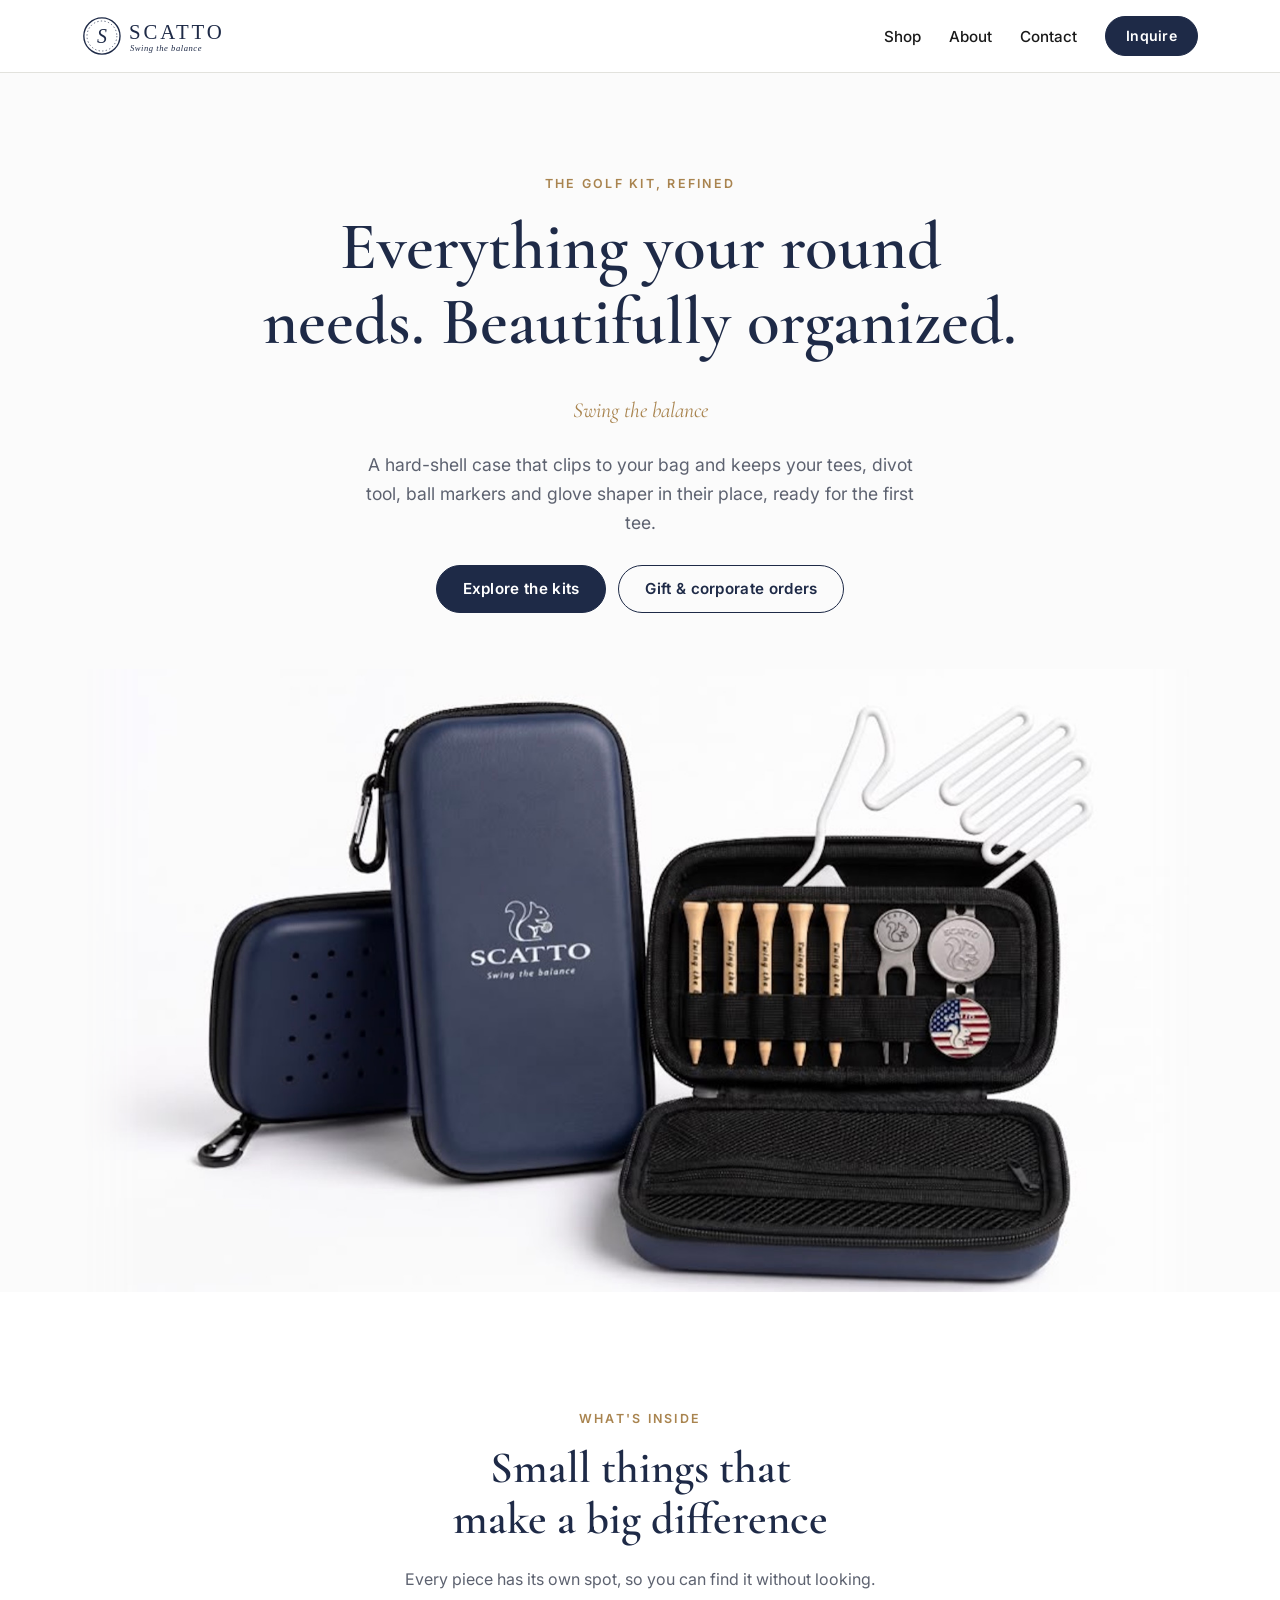
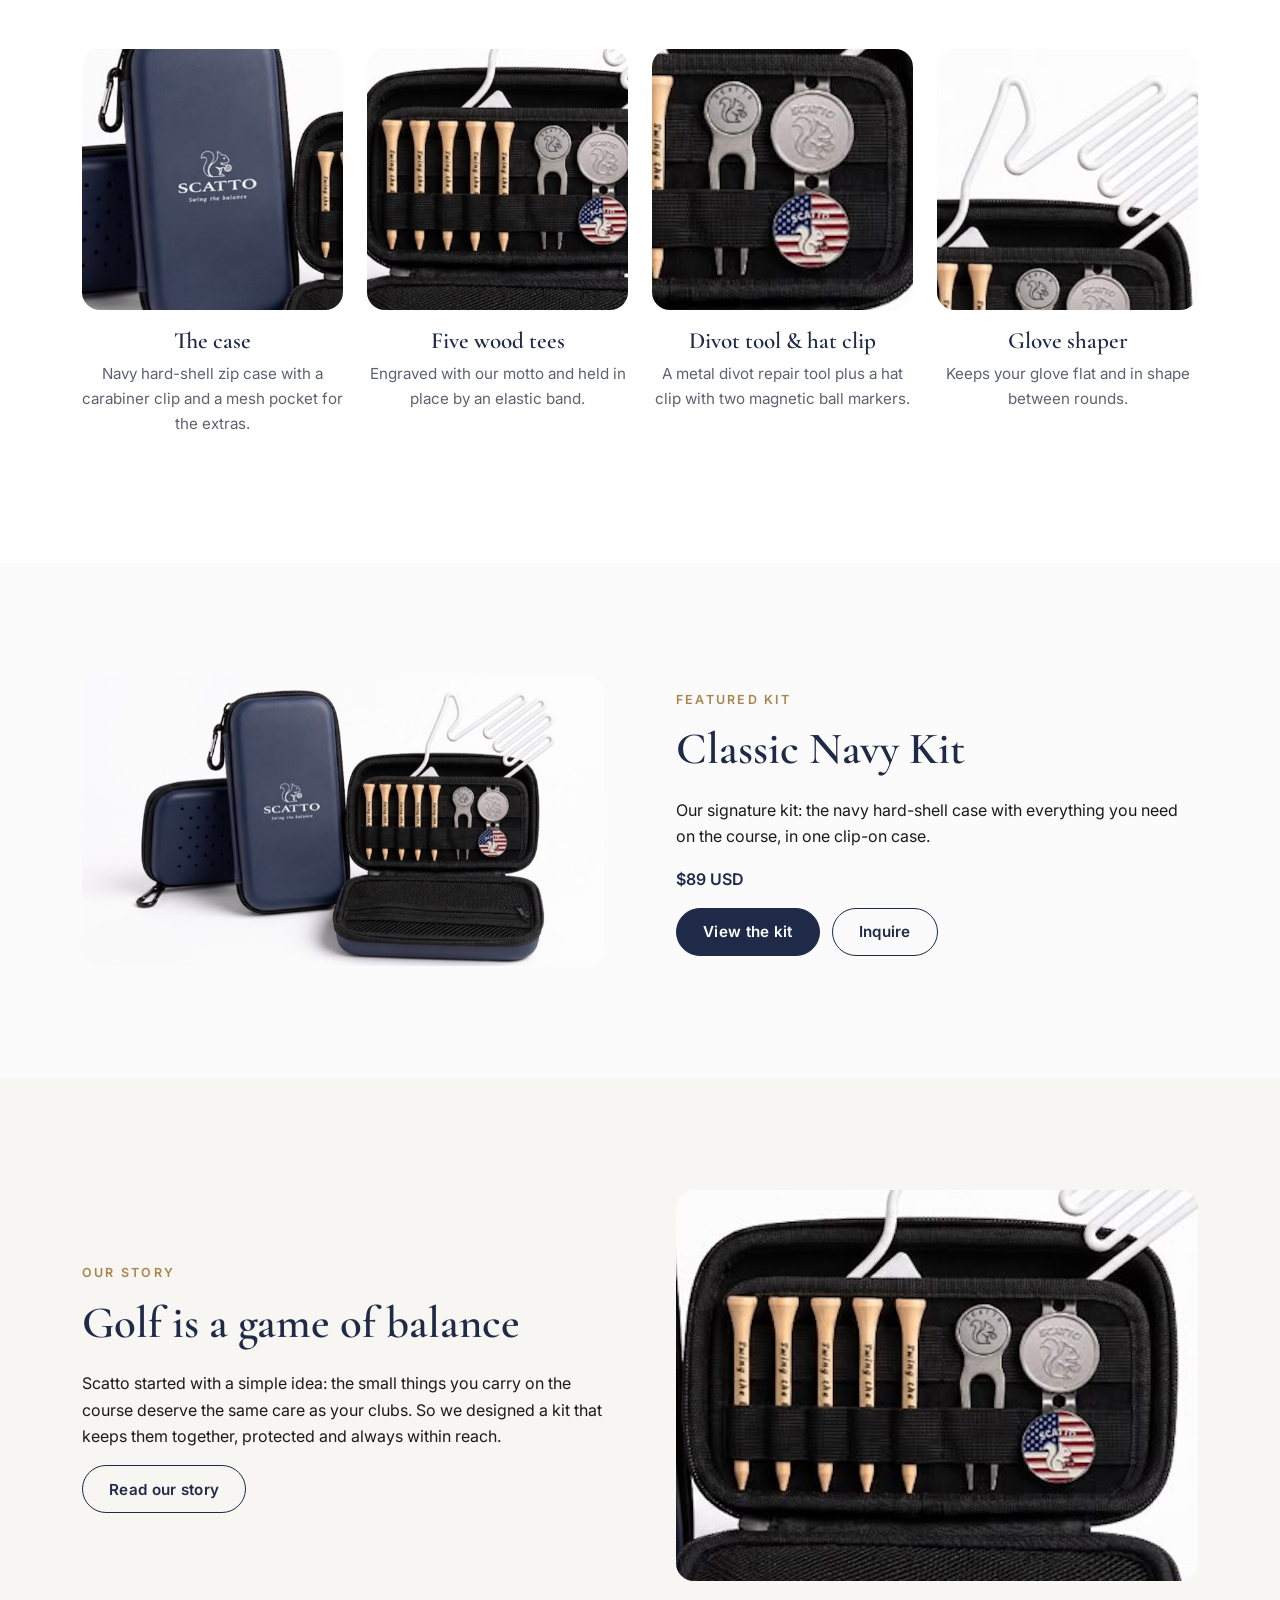
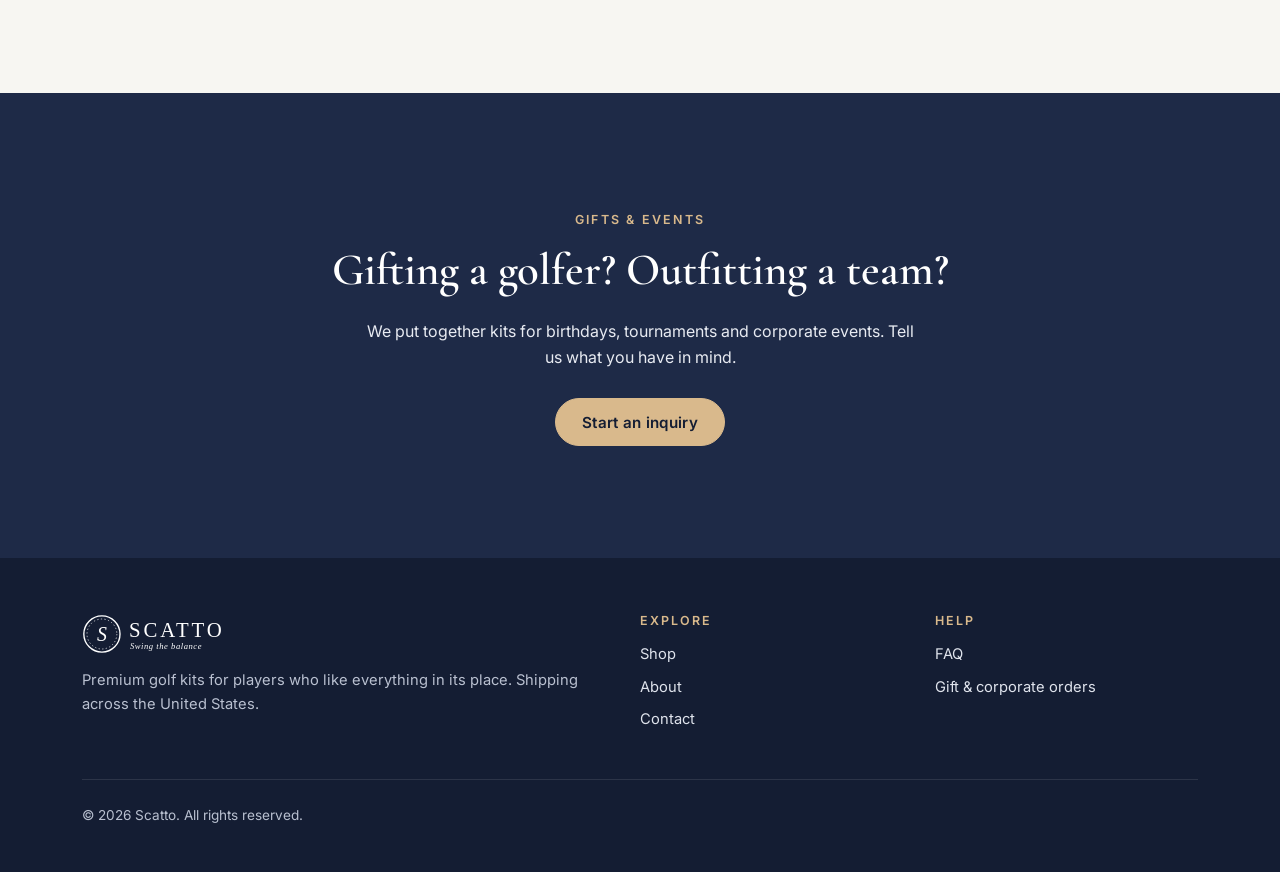
==== index.html @ 7a64b599 "Add Scatto catalog website Static HTML/CSS/JS site: home, shop, product page, about and contact/FAQ " ====
<!doctype html>
<html lang="en-US">
<head>
  <meta charset="utf-8">
  <meta name="viewport" content="width=device-width, initial-scale=1">
  <meta name="robots" content="noindex, nofollow"> <!-- PREVIEW ONLY: remove at launch -->
  <title>Scatto | Premium Golf Kits · Swing the balance</title>
  <meta name="description" content="Scatto golf kits: a navy hard-shell case with engraved tees, divot tool, magnetic ball markers and glove shaper. Designed for the course, shipped across the US.">
  <link rel="canonical" href="https://iam-arturo.github.io/scatto/">
  <meta property="og:type" content="website">
  <meta property="og:site_name" content="Scatto">
  <meta property="og:title" content="Scatto | Premium Golf Kits · Swing the balance">
  <meta property="og:description" content="Scatto golf kits: a navy hard-shell case with engraved tees, divot tool, magnetic ball markers and glove shaper. Designed for the course, shipped across the US.">
  <meta property="og:url" content="https://iam-arturo.github.io/scatto/">
  <meta property="og:image" content="https://iam-arturo.github.io/scatto/assets/images/products/classic-navy-kit/kit-1600.jpg">
  <meta name="twitter:card" content="summary_large_image">
  <meta name="theme-color" content="#1E2A47">
  <link rel="icon" href="assets/images/brand/favicon.svg" type="image/svg+xml">
  <link rel="preconnect" href="https://fonts.googleapis.com">
  <link rel="preconnect" href="https://fonts.gstatic.com" crossorigin>
  <link rel="stylesheet" href="https://fonts.googleapis.com/css2?family=Cormorant+Garamond:ital,wght@0,500;0,600;1,500&amp;family=Inter:wght@400;500;600&amp;display=swap">
  <link rel="stylesheet" href="assets/css/styles.css">
  <script>document.documentElement.classList.add("js");</script>
  <script src="assets/js/main.js" defer></script>
</head>
<body>
  <a class="skip-link" href="#main">Skip to content</a>

  <!-- Site header (repeated on every page: keep in sync) -->
  <header class="site-header">
    <div class="container header-inner">
      <a class="brand" href="index.html"><img src="assets/images/brand/logo.svg" alt="Scatto home" width="168" height="44"></a>
      <button class="nav-toggle" type="button" aria-expanded="false" aria-controls="site-nav">
        <span class="sr-only">Menu</span><span class="nav-toggle-bar"></span>
      </button>
      <nav id="site-nav" class="site-nav" aria-label="Main">
        <ul>
          <li><a href="shop.html">Shop</a></li>
          <li><a href="about.html">About</a></li>
          <li><a href="contact.html">Contact</a></li>
        </ul>
        <a class="btn btn-small" href="contact.html">Inquire</a>
      </nav>
    </div>
  </header>

  <main id="main">
    <section class="hero">
      <div class="container">
        <span class="eyebrow">The golf kit, refined</span>
        <h1>Everything your round needs. Beautifully organized.</h1>
        <p class="tagline">Swing the balance</p>
        <p class="lead">A hard-shell case that clips to your bag and keeps your tees, divot tool, ball markers and glove shaper in their place, ready for the first tee.</p>
        <div class="btn-row">
          <a class="btn" href="shop.html">Explore the kits</a>
          <a class="btn btn--ghost" href="contact.html?type=corporate">Gift &amp; corporate orders</a>
        </div>
        <div class="hero-media">
          <img src="assets/images/products/classic-navy-kit/kit-1600.jpg" srcset="assets/images/products/classic-navy-kit/kit-800.jpg 800w, assets/images/products/classic-navy-kit/kit-1600.jpg 1600w" sizes="(min-width: 1200px) 1200px, 100vw" width="1600" height="893" alt="Scatto Classic Navy Kit: navy hard-shell case shown closed and open with tees, divot tool, ball markers and glove shaper" fetchpriority="high">
        </div>
      </div>
    </section>

    <section class="section" aria-labelledby="inside-title">
      <div class="container">
        <div class="section-head">
          <span class="eyebrow">What's inside</span>
          <h2 id="inside-title">Small things that make a big difference</h2>
          <p>Every piece has its own spot, so you can find it without looking.</p>
        </div>
        <div class="inside-grid">
          <article class="inside-item">
            <img src="assets/images/products/classic-navy-kit/case-front.jpg" width="800" height="1000" loading="lazy" alt="Navy Scatto hard-shell case with carabiner clip">
            <h3>The case</h3>
            <p>Navy hard-shell zip case with a carabiner clip and a mesh pocket for the extras.</p>
          </article>
          <article class="inside-item">
            <img src="assets/images/products/classic-navy-kit/tray.jpg" width="1000" height="750" loading="lazy" style="object-position: 22% 50%" alt="Five wood tees engraved with Swing the balance">
            <h3>Five wood tees</h3>
            <p>Engraved with our motto and held in place by an elastic band.</p>
          </article>
          <article class="inside-item">
            <img src="assets/images/products/classic-navy-kit/accessories.jpg" width="480" height="480" loading="lazy" alt="Divot repair tool and hat clip with magnetic ball markers">
            <h3>Divot tool &amp; hat clip</h3>
            <p>A metal divot repair tool plus a hat clip with two magnetic ball markers.</p>
          </article>
          <article class="inside-item">
            <img src="assets/images/products/classic-navy-kit/glove-shaper.jpg" width="1000" height="750" loading="lazy" style="object-position: 60% 0%" alt="White glove shaper">
            <h3>Glove shaper</h3>
            <p>Keeps your glove flat and in shape between rounds.</p>
          </article>
        </div>
      </div>
    </section>

    <section class="section section--photo" aria-labelledby="featured-title">
      <div class="container split">
        <div><img class="rounded-img" src="assets/images/products/classic-navy-kit/kit-1600.jpg" srcset="assets/images/products/classic-navy-kit/kit-800.jpg 800w, assets/images/products/classic-navy-kit/kit-1600.jpg 1600w" sizes="(min-width: 900px) 50vw, 100vw" width="1600" height="893" alt="Scatto Classic Navy Kit: navy hard-shell case shown closed and open with tees, divot tool, ball markers and glove shaper" loading="lazy"></div>
        <div>
          <span class="eyebrow">Featured kit</span>
          <h2 id="featured-title">Classic Navy Kit</h2>
          <p>Our signature kit: the navy hard-shell case with everything you need on the course, in one clip-on case.</p>
          <!-- TODO(price): confirm with client -->
          <p class="price">$89 USD</p>
          <div class="btn-row">
            <a class="btn" href="products/classic-navy-kit.html">View the kit</a>
            <a class="btn btn--ghost" href="contact.html?product=classic-navy-kit">Inquire</a>
          </div>
        </div>
      </div>
    </section>

    <section class="section section--paper" aria-labelledby="story-title">
      <div class="container split split--reverse">
        <div><img class="rounded-img" src="assets/images/products/classic-navy-kit/tray.jpg" width="1000" height="750" loading="lazy" alt="Open Scatto case with tees, divot tool and ball markers"></div>
        <div>
          <span class="eyebrow">Our story</span>
          <h2 id="story-title">Golf is a game of balance</h2>
          <p>Scatto started with a simple idea: the small things you carry on the course deserve the same care as your clubs. So we designed a kit that keeps them together, protected and always within reach.</p>
          <a class="btn btn--ghost" href="about.html">Read our story</a>
        </div>
      </div>
    </section>

    <section class="section section--navy cta-band" aria-labelledby="cta-title">
      <div class="container">
        <span class="eyebrow">Gifts &amp; events</span>
        <h2 id="cta-title">Gifting a golfer? Outfitting a team?</h2>
        <p>We put together kits for birthdays, tournaments and corporate events. Tell us what you have in mind.</p>
        <div class="btn-row"><a class="btn btn--wood" href="contact.html?type=corporate">Start an inquiry</a></div>
      </div>
    </section>
  </main>

  <!-- Site footer (repeated on every page: keep in sync) -->
  <footer class="site-footer">
    <div class="container">
      <div class="footer-grid">
        <div>
          <img src="assets/images/brand/logo-white.svg" alt="Scatto" width="168" height="44" loading="lazy">
          <p>Premium golf kits for players who like everything in its place. Shipping across the United States.</p>
        </div>
        <div>
          <h2>Explore</h2>
          <ul>
            <li><a href="shop.html">Shop</a></li>
            <li><a href="about.html">About</a></li>
            <li><a href="contact.html">Contact</a></li>
          </ul>
        </div>
        <div>
          <h2>Help</h2>
          <ul>
            <li><a href="contact.html#faq">FAQ</a></li>
            <li><a href="contact.html?type=corporate">Gift &amp; corporate orders</a></li>
          </ul>
        </div>
      </div>
      <p class="footer-bottom">&copy; 2026 Scatto. All rights reserved.</p>
    </div>
  </footer>
</body>
</html>
---- assets/css/styles.css ----
/* ==========================================================================
   Scatto — site styles
   1. Tokens  2. Base  3. Layout  4. Header/Nav  5. Buttons  6. Sections
   7. Cards  8. Product  9. Forms  10. FAQ  11. Footer  12. Utilities
   ========================================================================== */

/* 1. Tokens --------------------------------------------------------------- */
:root {
  --navy: #1e2a47;
  --navy-deep: #141d33;
  --navy-soft: #e8ebf2;
  --wood: #d9b98c;
  --wood-dark: #a9844f;
  --paper: #f7f6f2;
  --photo-bg: #fbfbfb; /* matches the product photo background */
  --white: #ffffff;
  --ink: #1a1a1a;
  --muted: #5d6270;
  --line: #e2e2dd;
  --success: #2f6b46;
  --error: #a33a2c;

  --font-serif: "Cormorant Garamond", Georgia, "Times New Roman", serif;
  --font-sans: "Inter", system-ui, -apple-system, "Segoe UI", Roboto, sans-serif;

  --radius: 10px;
  --radius-lg: 18px;
  --shadow: 0 10px 30px rgba(20, 29, 51, 0.08);
  --container: 1180px;
  --gutter: clamp(16px, 4vw, 32px);
  --section-y: clamp(56px, 9vw, 112px);
  --header-h: 72px;
}

/* 2. Base ------------------------------------------------------------------ */
*, *::before, *::after { box-sizing: border-box; }

html { scroll-behavior: smooth; -webkit-text-size-adjust: 100%; }

body {
  margin: 0;
  font-family: var(--font-sans);
  font-size: 1rem;
  line-height: 1.65;
  color: var(--ink);
  background: var(--white);
  -webkit-font-smoothing: antialiased;
}

img { display: block; max-width: 100%; height: auto; }

h1, h2, h3 {
  font-family: var(--font-serif);
  font-weight: 600;
  line-height: 1.12;
  color: var(--navy);
  margin: 0 0 0.5em;
  text-wrap: balance;
}
h1 { font-size: clamp(2.4rem, 6vw, 4.2rem); }
h2 { font-size: clamp(1.9rem, 4vw, 2.8rem); }
h3 { font-size: 1.45rem; }

p { margin: 0 0 1em; }

a { color: var(--navy); text-underline-offset: 3px; }
a:hover { color: var(--wood-dark); }

:focus-visible { outline: 2px solid var(--wood-dark); outline-offset: 3px; }

/* 3. Layout ---------------------------------------------------------------- */
.container {
  width: 100%;
  max-width: var(--container);
  margin-inline: auto;
  padding-inline: var(--gutter);
}

.section { padding-block: var(--section-y); }
.section--paper { background: var(--paper); }
.section--photo { background: var(--photo-bg); }
.section--navy { background: var(--navy); color: var(--navy-soft); }
.section--navy h2, .section--navy h3 { color: var(--white); }

.section-head { max-width: 640px; margin: 0 auto clamp(32px, 5vw, 56px); text-align: center; }
.section-head p { color: var(--muted); }
.section--navy .section-head p { color: var(--navy-soft); }

.eyebrow {
  display: inline-block;
  margin-bottom: 14px;
  font-size: 0.78rem;
  font-weight: 600;
  letter-spacing: 0.18em;
  text-transform: uppercase;
  color: var(--wood-dark);
}
.section--navy .eyebrow { color: var(--wood); }

.tagline { font-family: var(--font-serif); font-style: italic; font-size: 1.35rem; color: var(--wood-dark); }

.split {
  display: grid;
  gap: clamp(32px, 6vw, 72px);
  align-items: center;
}
@media (min-width: 900px) {
  .split { grid-template-columns: 1fr 1fr; }
  .split--reverse > :first-child { order: 2; }
}

.rounded-img { border-radius: var(--radius-lg); background: var(--photo-bg); }

/* 4. Header / Nav ------------------------------------------------------------ */
.skip-link {
  position: absolute;
  left: 16px;
  top: -100px;
  z-index: 100;
  padding: 10px 16px;
  background: var(--navy);
  color: var(--white);
  border-radius: var(--radius);
}
.skip-link:focus { top: 12px; color: var(--white); }

.site-header {
  position: sticky;
  top: 0;
  z-index: 50;
  background: rgba(255, 255, 255, 0.94);
  backdrop-filter: saturate(160%) blur(10px);
  border-bottom: 1px solid var(--line);
}

.header-inner {
  display: flex;
  align-items: center;
  justify-content: space-between;
  gap: 24px;
  min-height: var(--header-h);
}

.brand img { width: 152px; height: auto; }

.site-nav { display: flex; align-items: center; gap: 28px; }
.site-nav ul { display: flex; gap: 28px; margin: 0; padding: 0; list-style: none; }
.site-nav a:not(.btn) {
  font-size: 0.95rem;
  font-weight: 500;
  text-decoration: none;
  color: var(--ink);
}
.site-nav a:not(.btn):hover,
.site-nav a[aria-current="page"] { color: var(--navy); box-shadow: inset 0 -2px 0 var(--wood); }

.nav-toggle {
  display: none;
  position: relative;
  width: 44px;
  height: 44px;
  padding: 0;
  border: 0;
  background: transparent;
  cursor: pointer;
}
.nav-toggle-bar,
.nav-toggle-bar::before,
.nav-toggle-bar::after {
  position: absolute;
  left: 11px;
  width: 22px;
  height: 2px;
  background: var(--navy);
  transition: transform 0.2s ease, opacity 0.2s ease;
  content: "";
}
.nav-toggle-bar { top: 21px; }
.nav-toggle-bar::before { left: 0; top: -7px; }
.nav-toggle-bar::after { left: 0; top: 7px; }
.nav-toggle[aria-expanded="true"] .nav-toggle-bar { background: transparent; }
.nav-toggle[aria-expanded="true"] .nav-toggle-bar::before { transform: translateY(7px) rotate(45deg); }
.nav-toggle[aria-expanded="true"] .nav-toggle-bar::after { transform: translateY(-7px) rotate(-45deg); }

/* Mobile nav: only collapses when JS is available (html.js), so it always works without JS. */
@media (max-width: 767px) {
  .header-inner { flex-wrap: wrap; }
  .site-nav { flex-basis: 100%; flex-direction: column; align-items: stretch; gap: 8px; padding-bottom: 16px; }
  .site-nav ul { flex-direction: column; gap: 0; }
  .site-nav a:not(.btn) { display: block; padding: 12px 0; border-bottom: 1px solid var(--line); }
  .site-nav a[aria-current="page"] { box-shadow: none; }
  .site-nav .btn { margin-top: 8px; }

  .js .nav-toggle { display: block; }
  .js .site-nav { display: none; }
  .js .site-nav.is-open { display: flex; }
}

/* 5. Buttons ------------------------------------------------------------------- */
.btn {
  display: inline-flex;
  align-items: center;
  justify-content: center;
  gap: 8px;
  min-height: 48px;
  padding: 12px 26px;
  border: 1.5px solid var(--navy);
  border-radius: 999px;
  background: var(--navy);
  color: var(--white);
  font: 600 0.95rem/1 var(--font-sans);
  letter-spacing: 0.02em;
  text-decoration: none;
  cursor: pointer;
  transition: background 0.2s ease, color 0.2s ease, border-color 0.2s ease;
}
.btn:hover { background: var(--navy-deep); border-color: var(--navy-deep); color: var(--white); }
.btn--ghost { background: transparent; color: var(--navy); }
.btn--ghost:hover { background: var(--navy); color: var(--white); }
.btn--wood { background: var(--wood); border-color: var(--wood); color: var(--navy-deep); }
.btn--wood:hover { background: var(--white); border-color: var(--white); color: var(--navy-deep); }
.btn--light { background: transparent; border-color: var(--white); color: var(--white); }
.btn--light:hover { background: var(--white); border-color: var(--white); color: var(--navy-deep); }
.btn-small { min-height: 40px; padding: 8px 20px; font-size: 0.88rem; }
.btn[disabled] { opacity: 0.6; cursor: progress; }

.btn-row { display: flex; flex-wrap: wrap; gap: 12px; }

/* 6. Sections ---------------------------------------------------------------- */
.hero {
  background: var(--photo-bg);
  padding-top: clamp(48px, 8vw, 96px);
  text-align: center;
  overflow: hidden;
}
.hero .lead { max-width: 560px; margin: 0 auto 28px; color: var(--muted); font-size: 1.1rem; }
.hero .btn-row { justify-content: center; }
.hero-media { max-width: 1200px; margin: clamp(24px, 5vw, 56px) auto 0; }
/* Fade the photo's side edges into the section background */
.hero-media img {
  -webkit-mask-image: linear-gradient(to right, transparent, #000 5%, #000 95%, transparent);
  mask-image: linear-gradient(to right, transparent, #000 5%, #000 95%, transparent);
}

.page-hero { background: var(--paper); padding-block: clamp(48px, 7vw, 88px); text-align: center; }
.page-hero p { max-width: 600px; margin-inline: auto; color: var(--muted); font-size: 1.08rem; }

.inside-grid {
  display: grid;
  grid-template-columns: repeat(2, 1fr);
  gap: 32px 16px;
}
@media (min-width: 900px) { .inside-grid { grid-template-columns: repeat(4, 1fr); gap: 24px; } }
.inside-item { text-align: center; }
.inside-item img {
  width: 100%;
  aspect-ratio: 1;
  object-fit: cover;
  border-radius: var(--radius-lg);
  background: var(--photo-bg);
  margin-bottom: 18px;
}
.inside-item h3 { margin-bottom: 0.3em; font-size: clamp(1.2rem, 3vw, 1.45rem); }
.inside-item p { color: var(--muted); font-size: 0.95rem; }

.values { display: grid; gap: 24px; grid-template-columns: repeat(auto-fit, minmax(240px, 1fr)); }
.value { padding: 28px; border: 1px solid var(--line); border-radius: var(--radius-lg); background: var(--white); }
.value p { color: var(--muted); margin: 0; }
.value-num { font-family: var(--font-serif); font-size: 2rem; color: var(--wood-dark); line-height: 1; margin-bottom: 12px; }

.cta-band { text-align: center; }
.cta-band p { max-width: 560px; margin: 0 auto 28px; }
.cta-band .btn-row { justify-content: center; }

.prose { max-width: 680px; }
.prose p { color: #33384a; font-size: 1.05rem; }

/* 7. Cards ------------------------------------------------------------------ */
.card-grid {
  display: grid;
  grid-template-columns: repeat(auto-fill, minmax(min(100%, 320px), 1fr));
  gap: 28px;
}

.card {
  display: flex;
  flex-direction: column;
  overflow: hidden;
  border: 1px solid var(--line);
  border-radius: var(--radius-lg);
  background: var(--white);
  transition: box-shadow 0.25s ease, transform 0.25s ease;
}
.card:hover { box-shadow: var(--shadow); transform: translateY(-2px); }
.card-media { background: var(--photo-bg); }
.card-media img { width: 100%; aspect-ratio: 4 / 3; object-fit: contain; }
.card-body { display: flex; flex: 1; flex-direction: column; gap: 6px; padding: 24px; }
.card-body h3 { margin: 0; }
.card-body h3 a { text-decoration: none; }
.card-body h3 a::after { content: ""; position: absolute; inset: 0; } /* whole card clickable */
.card { position: relative; }
.card-body p { color: var(--muted); font-size: 0.95rem; margin: 0; }
.card-foot { display: flex; align-items: center; justify-content: space-between; margin-top: auto; padding-top: 16px; }
.price { font-weight: 600; color: var(--navy); }
.card-link { font-weight: 600; font-size: 0.9rem; color: var(--wood-dark); }

.card--custom { background: var(--navy); border-color: var(--navy); color: var(--navy-soft); justify-content: center; }
.card--custom .card-body { justify-content: center; padding: 40px 32px; }
.card--custom h3, .card--custom h3 a { color: var(--white); }
.card--custom p { color: var(--navy-soft); }
.card--custom .card-link { color: var(--wood); }

/* 8. Product ---------------------------------------------------------------- */
.breadcrumb { font-size: 0.88rem; color: var(--muted); padding-top: 24px; }
.breadcrumb ol { display: flex; flex-wrap: wrap; gap: 8px; margin: 0; padding: 0; list-style: none; }
.breadcrumb li + li::before { content: "/"; margin-right: 8px; color: var(--line); }
.breadcrumb a { color: var(--muted); }

.product { display: grid; gap: clamp(32px, 5vw, 64px); padding-block: 32px var(--section-y); }
@media (min-width: 960px) { .product { grid-template-columns: 1.15fr 1fr; align-items: start; } }

.gallery-main {
  aspect-ratio: 4 / 3;
  border-radius: var(--radius-lg);
  background: var(--photo-bg);
  overflow: hidden;
}
.gallery-main img { width: 100%; height: 100%; object-fit: contain; }
.gallery-thumbs { display: grid; grid-template-columns: repeat(5, 1fr); gap: 10px; margin: 12px 0 0; padding: 0; list-style: none; }
.gallery-thumbs button {
  display: block;
  width: 100%;
  padding: 0;
  border: 2px solid transparent;
  border-radius: var(--radius);
  background: var(--photo-bg);
  overflow: hidden;
  cursor: pointer;
}
.gallery-thumbs button[aria-current="true"] { border-color: var(--navy); }
.gallery-thumbs img { width: 100%; aspect-ratio: 1; object-fit: cover; }

@media (min-width: 960px) { .gallery { position: sticky; top: calc(var(--header-h) + 24px); } }
.product-info h1 { font-size: clamp(2.2rem, 4vw, 3.2rem); margin-bottom: 0.2em; }
.product-price { font-size: 1.5rem; font-weight: 600; color: var(--navy); margin-bottom: 20px; }
.product-price small { font-size: 0.85rem; font-weight: 400; color: var(--muted); }
.product-info .lead { color: #33384a; font-size: 1.05rem; }
.product-info .btn-row { margin: 28px 0; }

.checklist { margin: 0 0 8px; padding: 0; list-style: none; }
.checklist li { position: relative; padding: 10px 0 10px 32px; border-bottom: 1px solid var(--line); }
.checklist li::before {
  content: "";
  position: absolute;
  left: 4px;
  top: 17px;
  width: 12px;
  height: 7px;
  border-left: 2px solid var(--wood-dark);
  border-bottom: 2px solid var(--wood-dark);
  transform: rotate(-45deg);
}
.checklist strong { color: var(--navy); font-weight: 600; }

.specs { width: 100%; border-collapse: collapse; font-size: 0.95rem; }
.specs th, .specs td { padding: 10px 0; border-bottom: 1px solid var(--line); text-align: left; vertical-align: top; }
.specs th { width: 40%; font-weight: 500; color: var(--muted); }

.product-info h2 { font-size: 1.5rem; margin-top: 32px; }

/* 9. Forms -------------------------------------------------------------------- */
.contact-layout { display: grid; gap: clamp(40px, 6vw, 72px); }
@media (min-width: 960px) { .contact-layout { grid-template-columns: 1.2fr 1fr; align-items: start; } }

.form { display: grid; gap: 18px; }
.form-row { display: grid; gap: 18px; }
@media (min-width: 600px) { .form-row { grid-template-columns: 1fr 1fr; } }

.field { display: grid; gap: 6px; }
.field label { font-size: 0.9rem; font-weight: 600; color: var(--navy); }
.field .optional { font-weight: 400; color: var(--muted); }
.field input,
.field select,
.field textarea {
  width: 100%;
  min-height: 48px;
  padding: 12px 14px;
  border: 1px solid #cfd2d9;
  border-radius: var(--radius);
  background: var(--white);
  color: var(--ink);
  font: inherit;
}
.field textarea { min-height: 150px; resize: vertical; }
.field input:focus,
.field select:focus,
.field textarea:focus { outline: none; border-color: var(--navy); box-shadow: 0 0 0 3px rgba(30, 42, 71, 0.15); }

.hp-field { position: absolute; left: -9999px; width: 1px; height: 1px; overflow: hidden; } /* spam honeypot */

.form-status { margin: 0; padding: 0; border-radius: var(--radius); font-size: 0.95rem; }
.form-status:not(:empty) { padding: 14px 16px; }
.form-status.is-success { background: #e6f1ea; color: var(--success); }
.form-status.is-error { background: #f7e7e4; color: var(--error); }

.contact-aside { padding: 32px; border-radius: var(--radius-lg); background: var(--paper); }
.contact-aside h2 { font-size: 1.6rem; }
.contact-aside ul { margin: 0; padding-left: 18px; color: var(--muted); }
.contact-aside li { margin-bottom: 8px; }

/* 10. FAQ ------------------------------------------------------------------ */
.faq { max-width: 780px; margin-inline: auto; }
.faq details { border-bottom: 1px solid var(--line); }
.faq summary {
  position: relative;
  padding: 20px 40px 20px 0;
  font-family: var(--font-serif);
  font-size: 1.3rem;
  font-weight: 600;
  color: var(--navy);
  list-style: none;
  cursor: pointer;
}
.faq summary::-webkit-details-marker { display: none; }
.faq summary::after {
  content: "+";
  position: absolute;
  right: 4px;
  top: 50%;
  transform: translateY(-50%);
  font-family: var(--font-sans);
  font-weight: 300;
  font-size: 1.6rem;
  color: var(--wood-dark);
}
.faq details[open] summary::after { content: "–"; }
.faq details p { color: var(--muted); padding-right: 40px; }

/* 11. Footer ---------------------------------------------------------------- */
.site-footer { background: var(--navy-deep); color: #b9c0d0; padding-block: 56px 32px; font-size: 0.92rem; }
.footer-grid { display: grid; gap: 32px; }
@media (min-width: 768px) { .footer-grid { grid-template-columns: 2fr 1fr 1fr; } }
.site-footer img { width: 152px; margin-bottom: 14px; }
.site-footer h2 { font-family: var(--font-sans); font-size: 0.78rem; font-weight: 600; letter-spacing: 0.16em; text-transform: uppercase; color: var(--wood); margin-bottom: 14px; }
.site-footer ul { margin: 0; padding: 0; list-style: none; }
.site-footer li { margin-bottom: 8px; }
.site-footer a { color: #dfe3ec; text-decoration: none; }
.site-footer a:hover { color: var(--wood); }
.footer-bottom { margin-top: 40px; padding-top: 24px; border-top: 1px solid rgba(255, 255, 255, 0.1); font-size: 0.85rem; }

/* 12. Utilities -------------------------------------------------------------- */
.sr-only {
  position: absolute;
  width: 1px;
  height: 1px;
  padding: 0;
  margin: -1px;
  overflow: hidden;
  clip: rect(0, 0, 0, 0);
  white-space: nowrap;
  border: 0;
}
.center { text-align: center; }
.mt-lg { margin-top: clamp(32px, 5vw, 56px); }

@media (prefers-reduced-motion: reduce) {
  html { scroll-behavior: auto; }
  *, *::before, *::after { transition: none !important; }
}
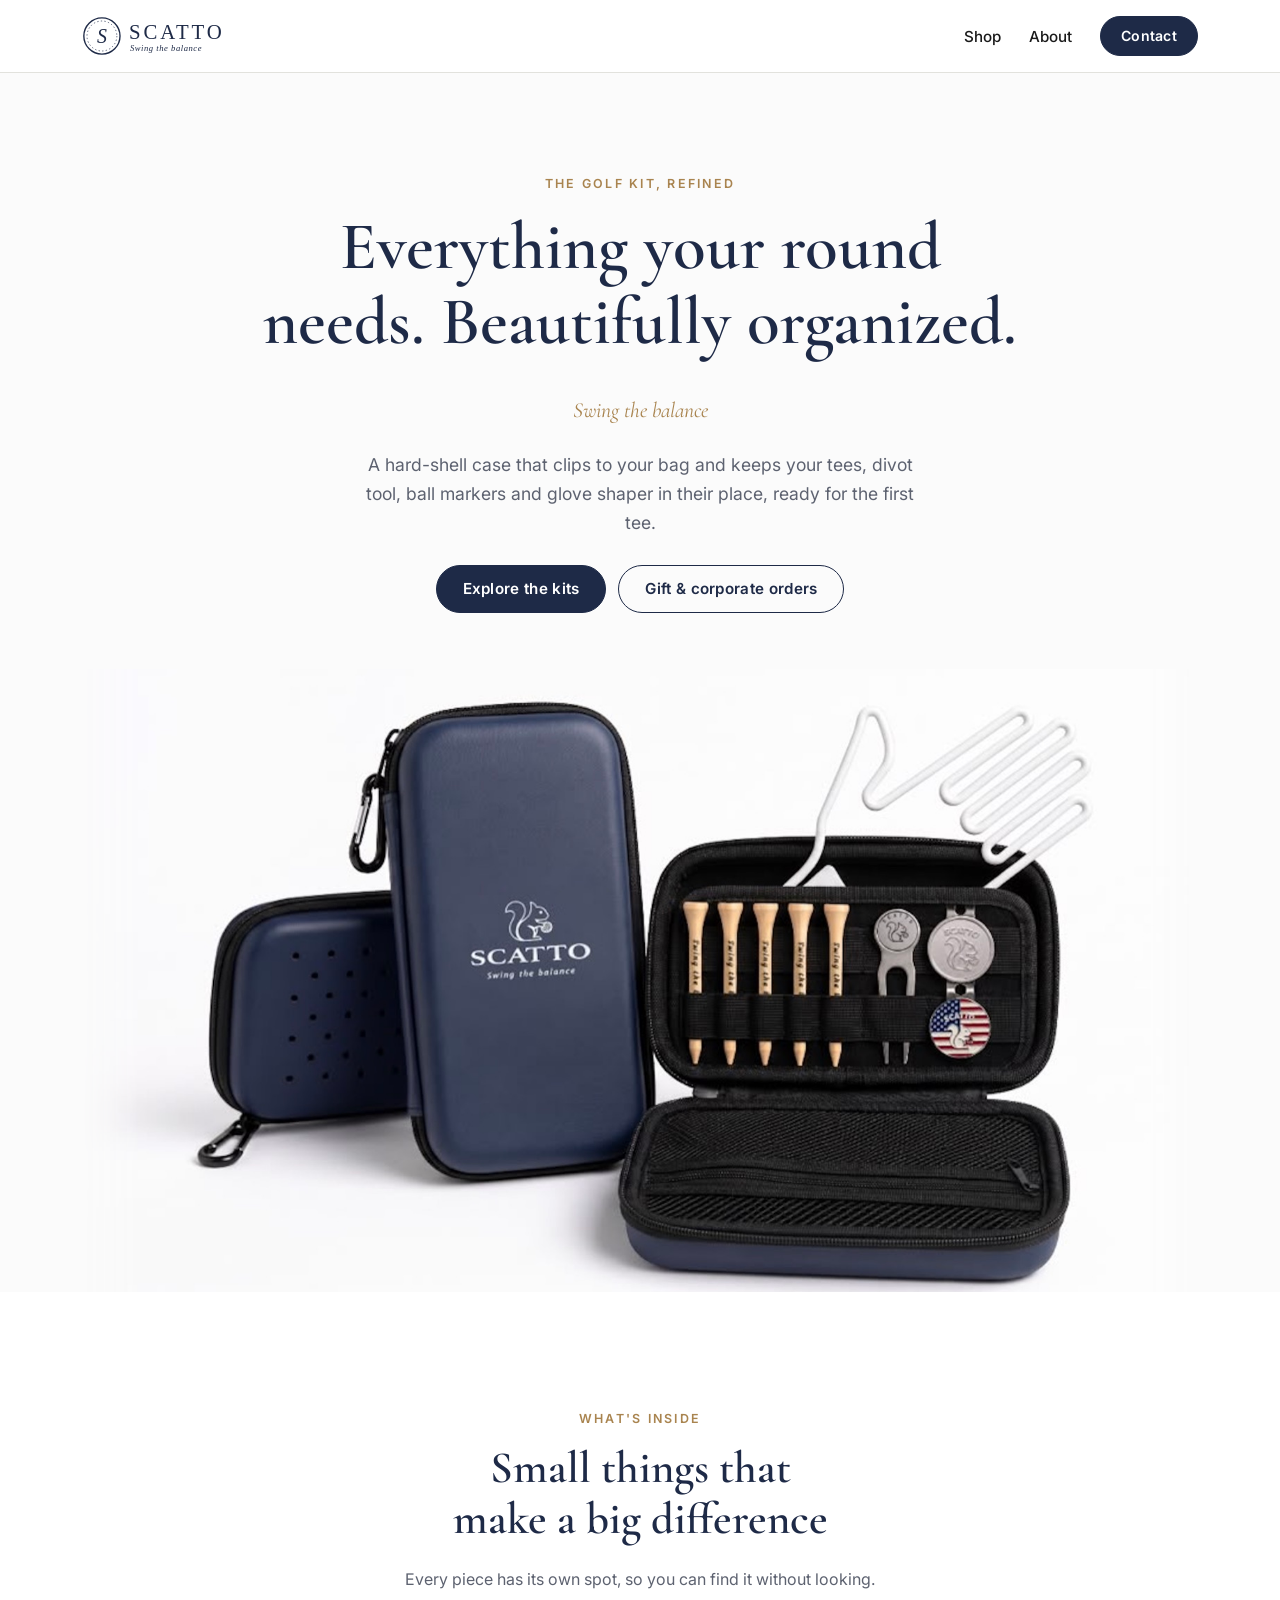
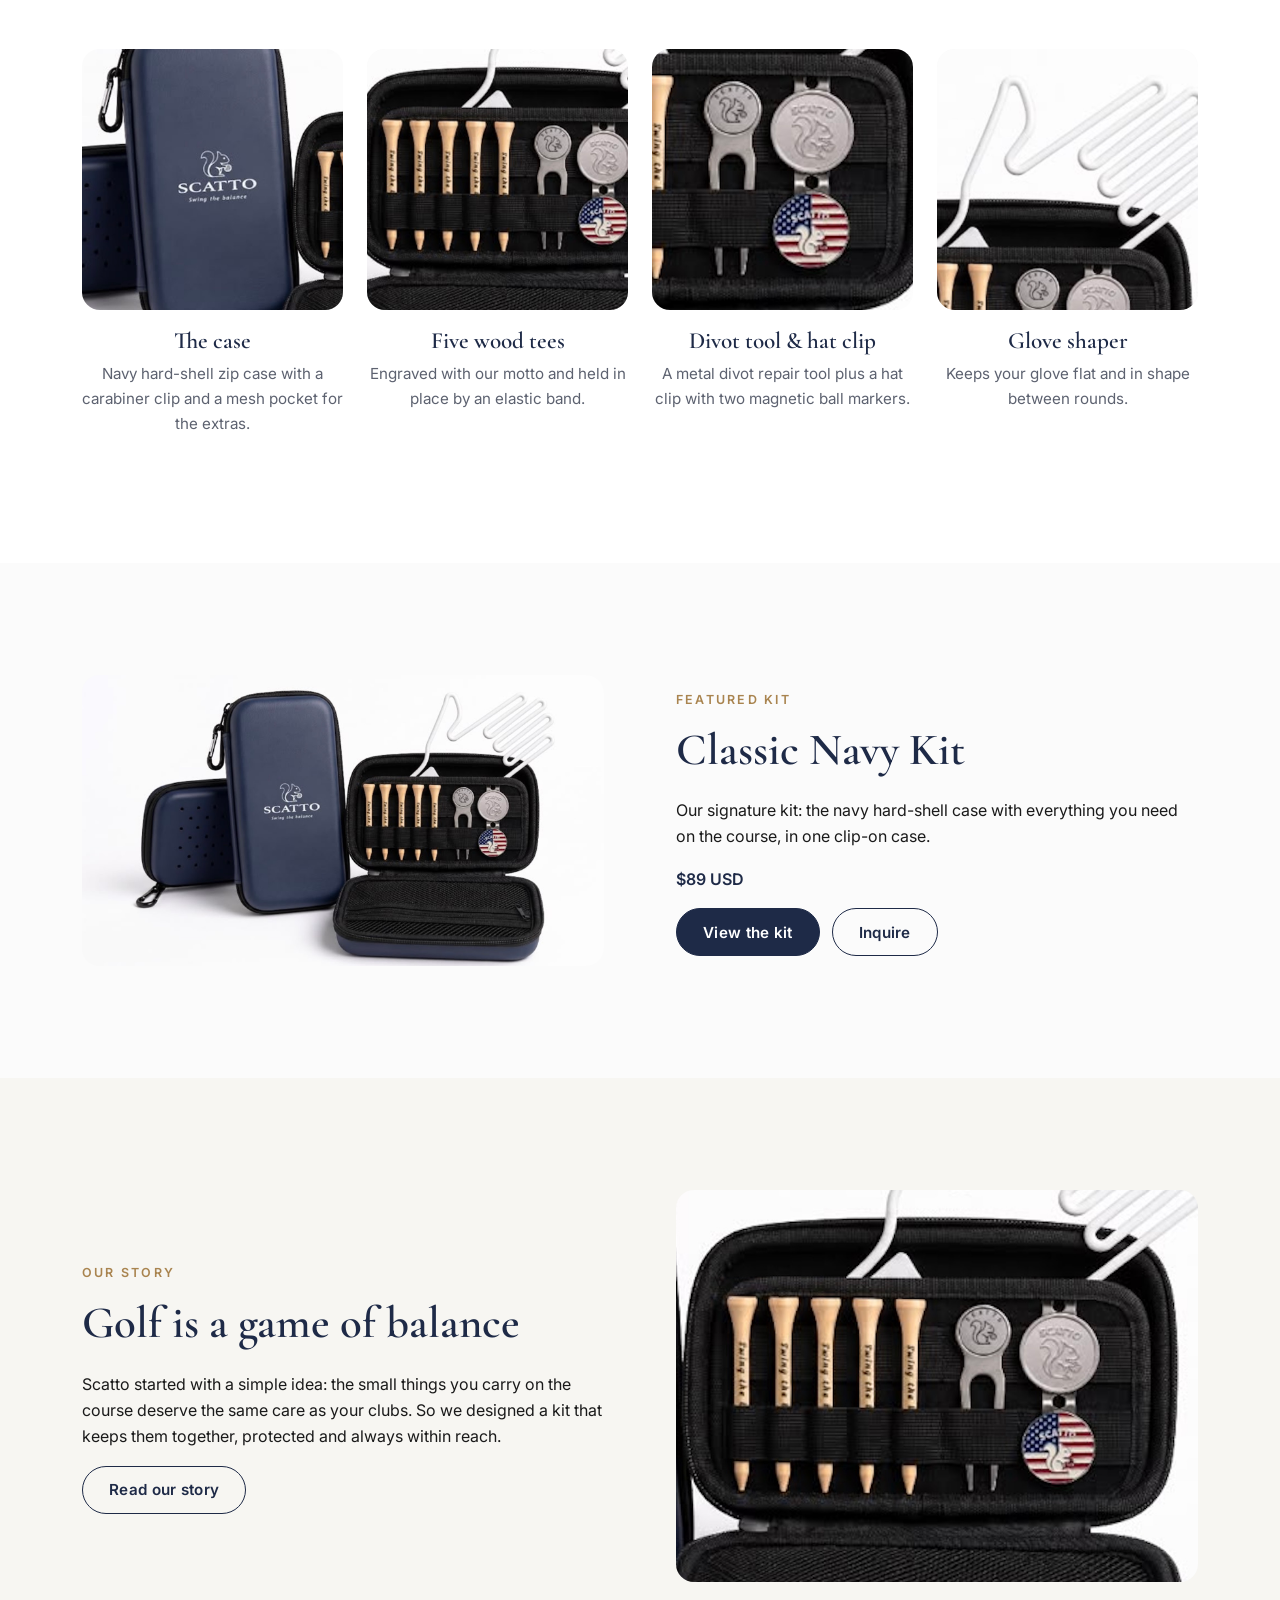
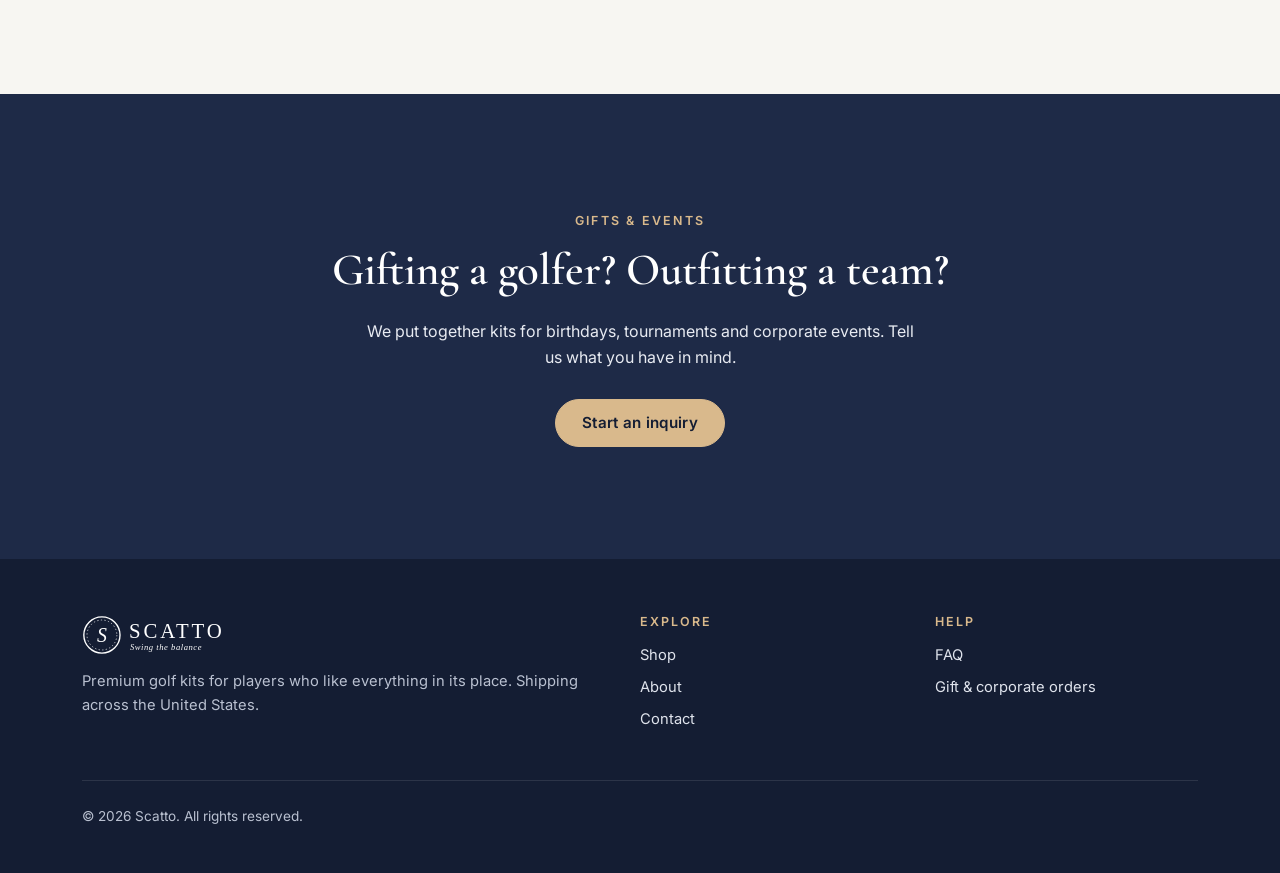
==== commit 97e1cadb: "Replace header Contact link with Contact button The nav had both a Contact link and an Inquire butto" ====
--- a/index.html
+++ b/index.html
@@ -37,9 +37,8 @@
         <ul>
           <li><a href="shop.html">Shop</a></li>
           <li><a href="about.html">About</a></li>
-          <li><a href="contact.html">Contact</a></li>
         </ul>
-        <a class="btn btn-small" href="contact.html">Inquire</a>
+        <a class="btn btn-small" href="contact.html">Contact</a>
       </nav>
     </div>
   </header>
--- a/assets/css/styles.css
+++ b/assets/css/styles.css
@@ -152,7 +152,7 @@
   color: var(--ink);
 }
 .site-nav a:not(.btn):hover,
-.site-nav a[aria-current="page"] { color: var(--navy); box-shadow: inset 0 -2px 0 var(--wood); }
+.site-nav a:not(.btn)[aria-current="page"] { color: var(--navy); box-shadow: inset 0 -2px 0 var(--wood); }
 
 .nav-toggle {
   display: none;
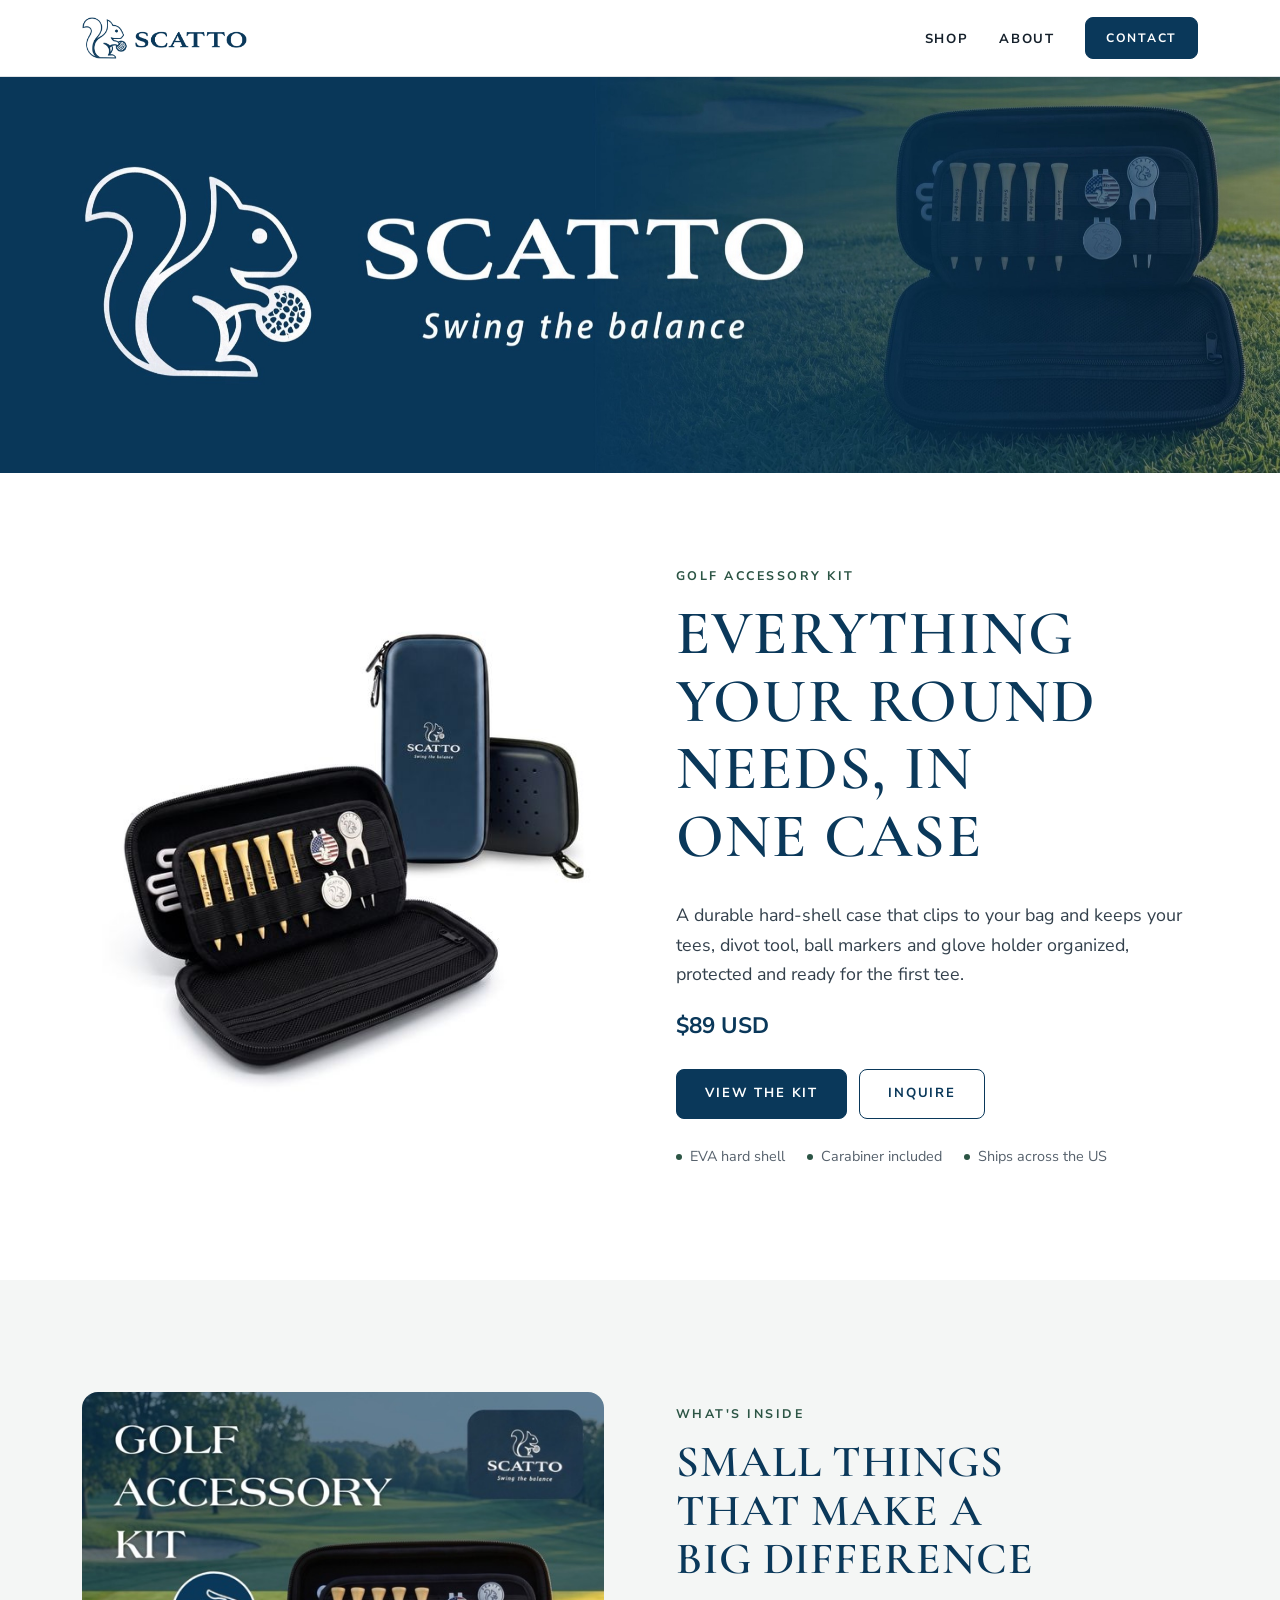
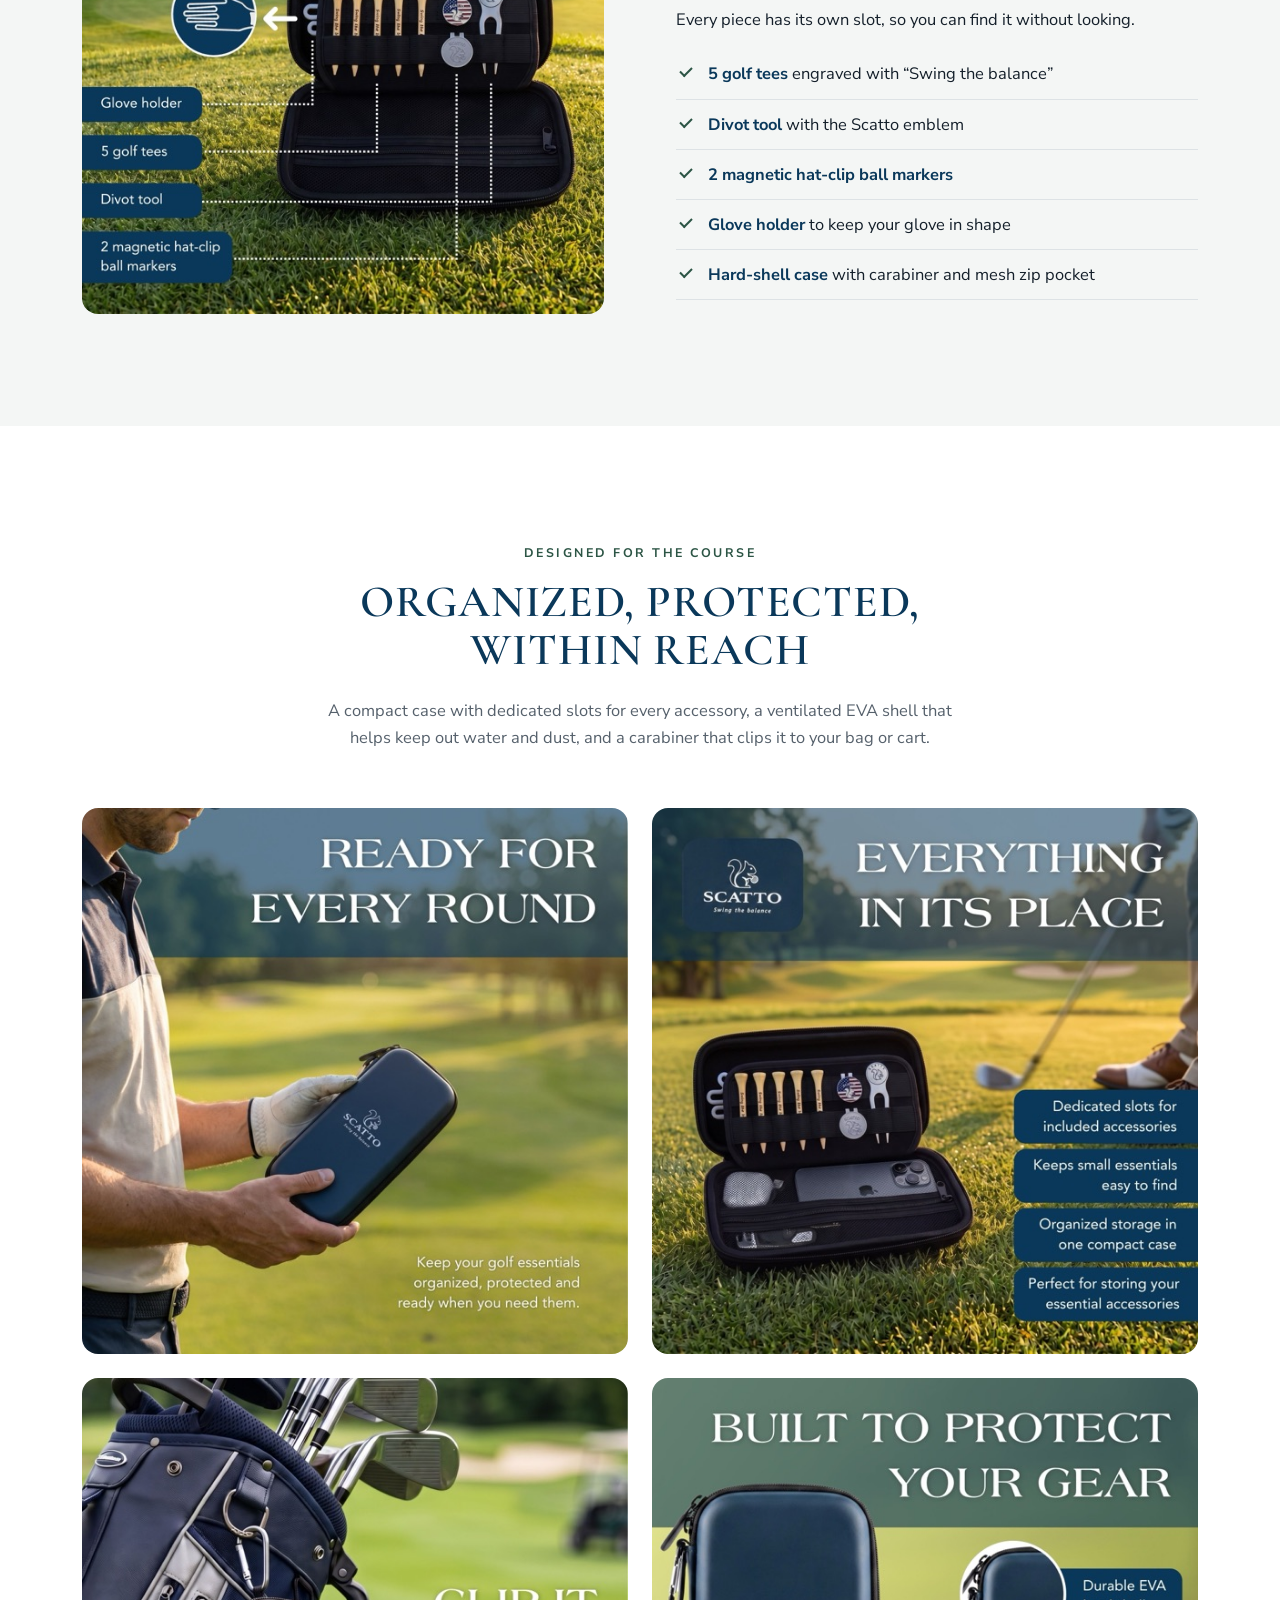
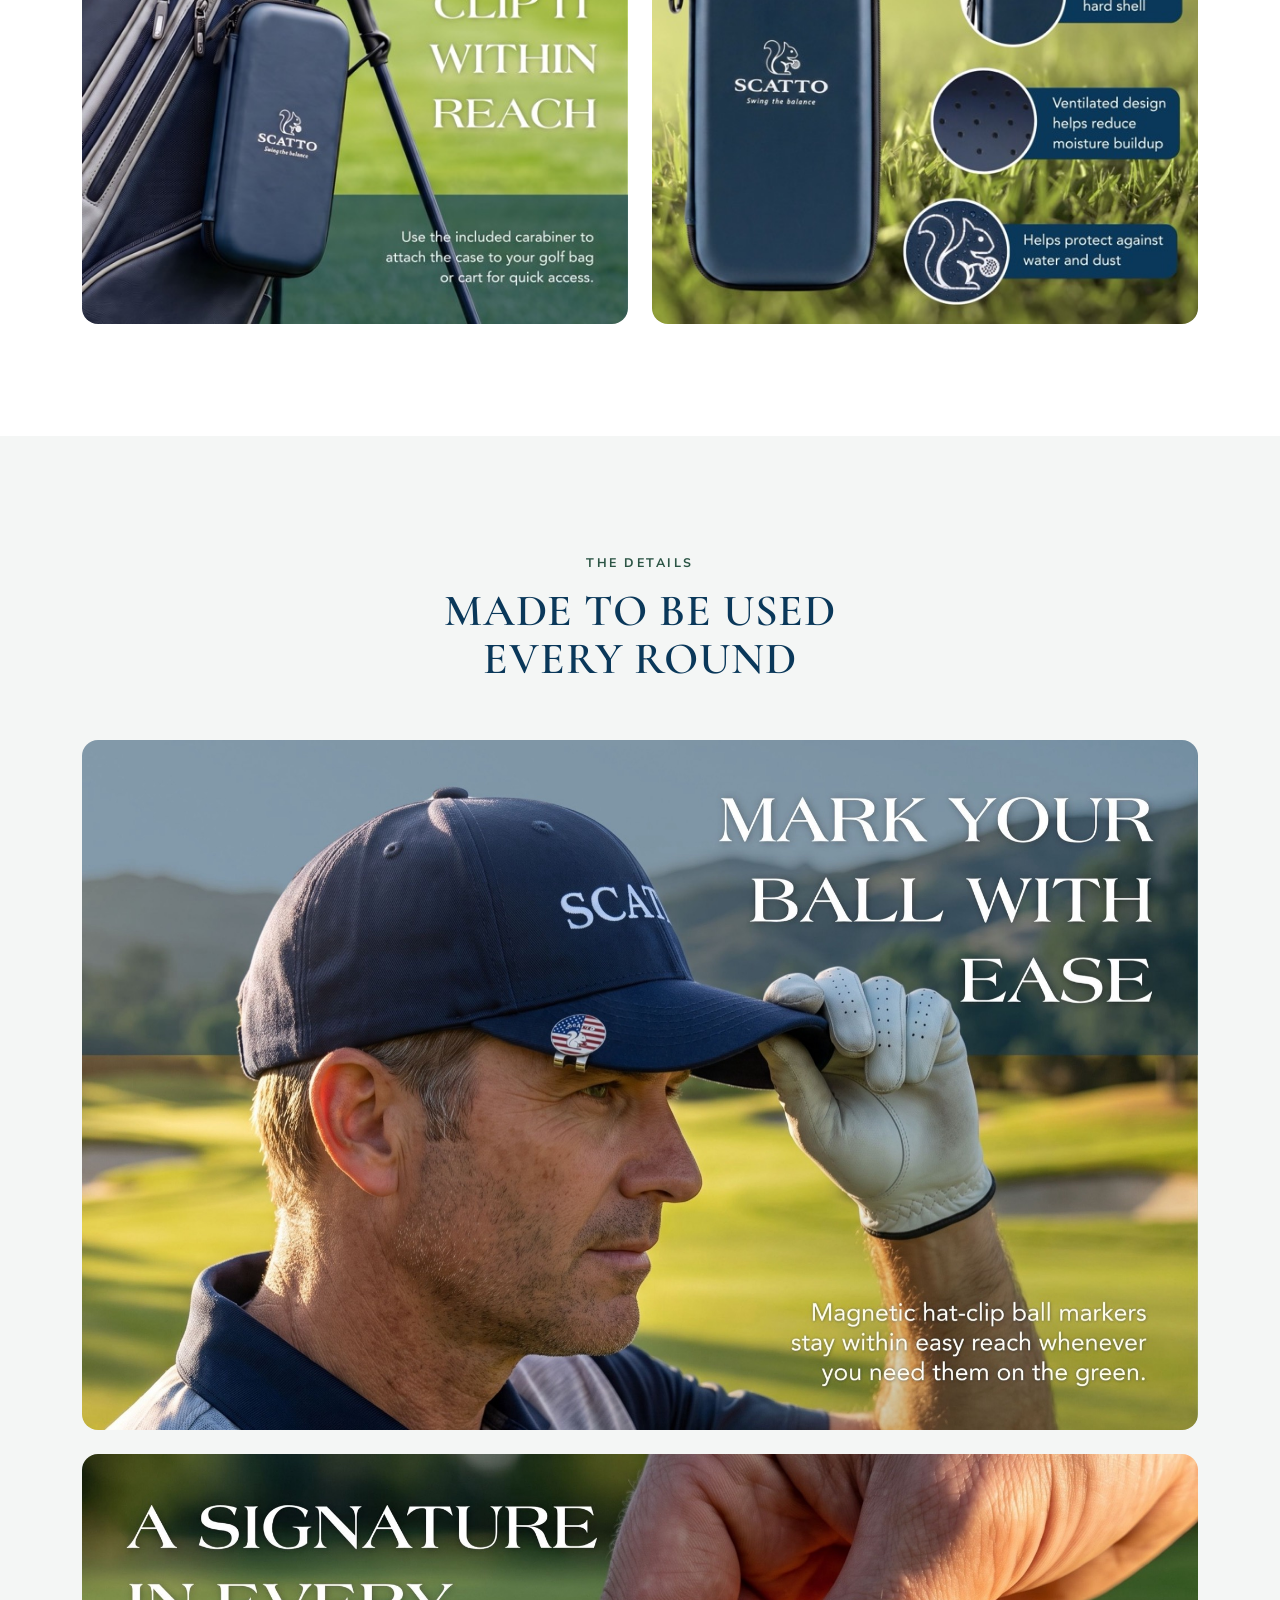
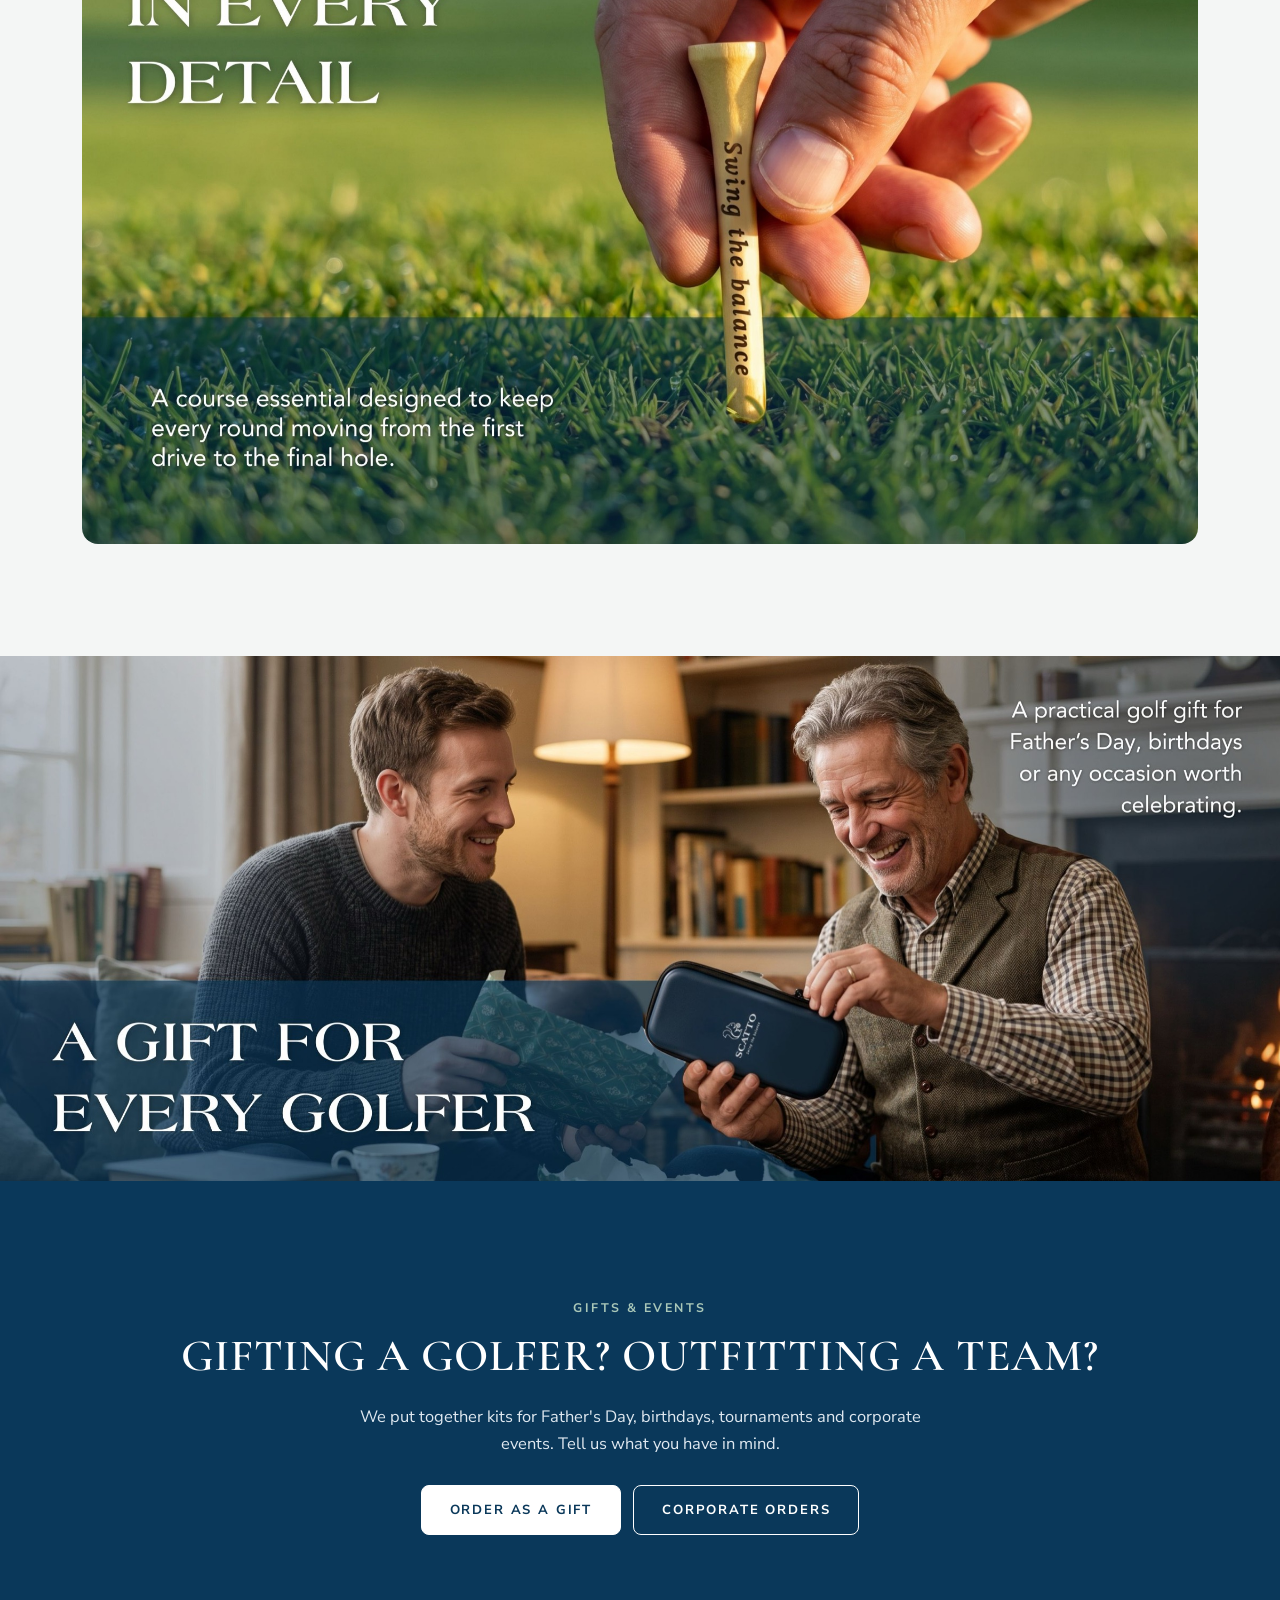
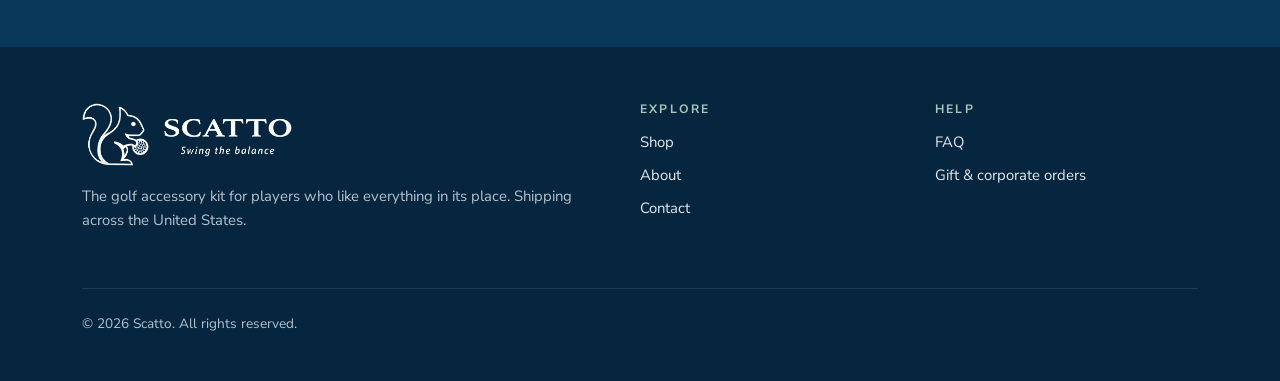
==== commit ea153133: "Rebuild site around the client's new photos and logo Replace the placeholder logo with the real squi" ====
--- a/index.html
+++ b/index.html
@@ -4,21 +4,22 @@
   <meta charset="utf-8">
   <meta name="viewport" content="width=device-width, initial-scale=1">
   <meta name="robots" content="noindex, nofollow"> <!-- PREVIEW ONLY: remove at launch -->
-  <title>Scatto | Premium Golf Kits · Swing the balance</title>
-  <meta name="description" content="Scatto golf kits: a navy hard-shell case with engraved tees, divot tool, magnetic ball markers and glove shaper. Designed for the course, shipped across the US.">
+  <title>Scatto | Golf Accessory Kit · Swing the balance</title>
+  <meta name="description" content="The Scatto golf accessory kit: a durable EVA hard-shell case with 5 engraved tees, a divot tool, 2 magnetic hat-clip ball markers and a glove holder. Clips to your bag.">
   <link rel="canonical" href="https://iam-arturo.github.io/scatto/">
   <meta property="og:type" content="website">
   <meta property="og:site_name" content="Scatto">
-  <meta property="og:title" content="Scatto | Premium Golf Kits · Swing the balance">
-  <meta property="og:description" content="Scatto golf kits: a navy hard-shell case with engraved tees, divot tool, magnetic ball markers and glove shaper. Designed for the course, shipped across the US.">
+  <meta property="og:title" content="Scatto | Golf Accessory Kit · Swing the balance">
+  <meta property="og:description" content="The Scatto golf accessory kit: a durable EVA hard-shell case with 5 engraved tees, a divot tool, 2 magnetic hat-clip ball markers and a glove holder. Clips to your bag.">
   <meta property="og:url" content="https://iam-arturo.github.io/scatto/">
-  <meta property="og:image" content="https://iam-arturo.github.io/scatto/assets/images/products/classic-navy-kit/kit-1600.jpg">
+  <meta property="og:image" content="https://iam-arturo.github.io/scatto/assets/images/site/og-image.jpg">
   <meta name="twitter:card" content="summary_large_image">
-  <meta name="theme-color" content="#1E2A47">
-  <link rel="icon" href="assets/images/brand/favicon.svg" type="image/svg+xml">
+  <meta name="theme-color" content="#0A385A">
+  <link rel="icon" href="assets/images/brand/favicon.png" type="image/png">
+  <link rel="apple-touch-icon" href="assets/images/brand/apple-touch-icon.png">
   <link rel="preconnect" href="https://fonts.googleapis.com">
   <link rel="preconnect" href="https://fonts.gstatic.com" crossorigin>
-  <link rel="stylesheet" href="https://fonts.googleapis.com/css2?family=Cormorant+Garamond:ital,wght@0,500;0,600;1,500&amp;family=Inter:wght@400;500;600&amp;display=swap">
+  <link rel="stylesheet" href="https://fonts.googleapis.com/css2?family=Cormorant+Garamond:wght@500;600&amp;family=Nunito+Sans:ital,wght@0,400;0,600;0,700;1,400&amp;display=swap">
   <link rel="stylesheet" href="assets/css/styles.css">
   <script>document.documentElement.classList.add("js");</script>
   <script src="assets/js/main.js" defer></script>
@@ -29,7 +30,7 @@
   <!-- Site header (repeated on every page: keep in sync) -->
   <header class="site-header">
     <div class="container header-inner">
-      <a class="brand" href="index.html"><img src="assets/images/brand/logo.svg" alt="Scatto home" width="168" height="44"></a>
+      <a class="brand" href="index.html"><img src="assets/images/brand/logo.png" alt="Scatto home" width="567" height="144"></a>
       <button class="nav-toggle" type="button" aria-expanded="false" aria-controls="site-nav">
         <span class="sr-only">Menu</span><span class="nav-toggle-bar"></span>
       </button>
@@ -44,89 +45,93 @@
   </header>
 
   <main id="main">
-    <section class="hero">
-      <div class="container">
-        <span class="eyebrow">The golf kit, refined</span>
-        <h1>Everything your round needs. Beautifully organized.</h1>
-        <p class="tagline">Swing the balance</p>
-        <p class="lead">A hard-shell case that clips to your bag and keeps your tees, divot tool, ball markers and glove shaper in their place, ready for the first tee.</p>
-        <div class="btn-row">
-          <a class="btn" href="shop.html">Explore the kits</a>
-          <a class="btn btn--ghost" href="contact.html?type=corporate">Gift &amp; corporate orders</a>
-        </div>
-        <div class="hero-media">
-          <img src="assets/images/products/classic-navy-kit/kit-1600.jpg" srcset="assets/images/products/classic-navy-kit/kit-800.jpg 800w, assets/images/products/classic-navy-kit/kit-1600.jpg 1600w" sizes="(min-width: 1200px) 1200px, 100vw" width="1600" height="893" alt="Scatto Classic Navy Kit: navy hard-shell case shown closed and open with tees, divot tool, ball markers and glove shaper" fetchpriority="high">
-        </div>
-      </div>
-    </section>
+    <div class="banner">
+      <img src="assets/images/site/brand-banner-2400.jpg" srcset="assets/images/site/brand-banner-1200.jpg 1200w, assets/images/site/brand-banner-2400.jpg 2400w" sizes="100vw" width="2400" height="742" alt="Scatto, Swing the balance: the squirrel logo beside an open Scatto kit on a golf course" fetchpriority="high">
+    </div>
 
-    <section class="section" aria-labelledby="inside-title">
-      <div class="container">
-        <div class="section-head">
-          <span class="eyebrow">What's inside</span>
-          <h2 id="inside-title">Small things that make a big difference</h2>
-          <p>Every piece has its own spot, so you can find it without looking.</p>
-        </div>
-        <div class="inside-grid">
-          <article class="inside-item">
-            <img src="assets/images/products/classic-navy-kit/case-front.jpg" width="800" height="1000" loading="lazy" alt="Navy Scatto hard-shell case with carabiner clip">
-            <h3>The case</h3>
-            <p>Navy hard-shell zip case with a carabiner clip and a mesh pocket for the extras.</p>
-          </article>
-          <article class="inside-item">
-            <img src="assets/images/products/classic-navy-kit/tray.jpg" width="1000" height="750" loading="lazy" style="object-position: 22% 50%" alt="Five wood tees engraved with Swing the balance">
-            <h3>Five wood tees</h3>
-            <p>Engraved with our motto and held in place by an elastic band.</p>
-          </article>
-          <article class="inside-item">
-            <img src="assets/images/products/classic-navy-kit/accessories.jpg" width="480" height="480" loading="lazy" alt="Divot repair tool and hat clip with magnetic ball markers">
-            <h3>Divot tool &amp; hat clip</h3>
-            <p>A metal divot repair tool plus a hat clip with two magnetic ball markers.</p>
-          </article>
-          <article class="inside-item">
-            <img src="assets/images/products/classic-navy-kit/glove-shaper.jpg" width="1000" height="750" loading="lazy" style="object-position: 60% 0%" alt="White glove shaper">
-            <h3>Glove shaper</h3>
-            <p>Keeps your glove flat and in shape between rounds.</p>
-          </article>
-        </div>
-      </div>
-    </section>
-
-    <section class="section section--photo" aria-labelledby="featured-title">
+    <section class="intro">
       <div class="container split">
-        <div><img class="rounded-img" src="assets/images/products/classic-navy-kit/kit-1600.jpg" srcset="assets/images/products/classic-navy-kit/kit-800.jpg 800w, assets/images/products/classic-navy-kit/kit-1600.jpg 1600w" sizes="(min-width: 900px) 50vw, 100vw" width="1600" height="893" alt="Scatto Classic Navy Kit: navy hard-shell case shown closed and open with tees, divot tool, ball markers and glove shaper" loading="lazy"></div>
+        <div><img src="assets/images/products/classic-navy-kit/kit-1200.jpg" srcset="assets/images/products/classic-navy-kit/kit-600.jpg 600w, assets/images/products/classic-navy-kit/kit-1200.jpg 1200w" sizes="(min-width: 900px) 560px, 100vw" width="1200" height="1200" alt="The Scatto kit: the navy hard-shell case closed, and open with five engraved wood tees, two ball markers, a divot tool and a glove holder"></div>
         <div>
-          <span class="eyebrow">Featured kit</span>
-          <h2 id="featured-title">Classic Navy Kit</h2>
-          <p>Our signature kit: the navy hard-shell case with everything you need on the course, in one clip-on case.</p>
+          <span class="eyebrow">Golf accessory kit</span>
+          <h1>Everything your round needs, in one case</h1>
+          <p class="lead">A durable hard-shell case that clips to your bag and keeps your tees, divot tool, ball markers and glove holder organized, protected and ready for the first tee.</p>
           <!-- TODO(price): confirm with client -->
           <p class="price">$89 USD</p>
           <div class="btn-row">
             <a class="btn" href="products/classic-navy-kit.html">View the kit</a>
             <a class="btn btn--ghost" href="contact.html?product=classic-navy-kit">Inquire</a>
           </div>
+          <ul class="intro-points">
+            <li>EVA hard shell</li>
+            <li>Carabiner included</li>
+            <li>Ships across the US</li>
+          </ul>
         </div>
       </div>
     </section>
 
-    <section class="section section--paper" aria-labelledby="story-title">
-      <div class="container split split--reverse">
-        <div><img class="rounded-img" src="assets/images/products/classic-navy-kit/tray.jpg" width="1000" height="750" loading="lazy" alt="Open Scatto case with tees, divot tool and ball markers"></div>
+    <section class="section section--paper" aria-labelledby="inside-title">
+      <div class="container split">
+        <div><img class="rounded-img" src="assets/images/products/classic-navy-kit/whats-inside-1200.jpg" srcset="assets/images/products/classic-navy-kit/whats-inside-600.jpg 600w, assets/images/products/classic-navy-kit/whats-inside-1200.jpg 1200w" sizes="(min-width: 900px) 560px, 100vw" width="1200" height="1200" loading="lazy" alt="Golf accessory kit: glove holder, 5 golf tees, divot tool and 2 magnetic hat-clip ball markers, each in its own slot in the open Scatto case"></div>
         <div>
-          <span class="eyebrow">Our story</span>
-          <h2 id="story-title">Golf is a game of balance</h2>
-          <p>Scatto started with a simple idea: the small things you carry on the course deserve the same care as your clubs. So we designed a kit that keeps them together, protected and always within reach.</p>
-          <a class="btn btn--ghost" href="about.html">Read our story</a>
+          <span class="eyebrow">What's inside</span>
+          <h2 id="inside-title">Small things that make a big difference</h2>
+          <p>Every piece has its own slot, so you can find it without looking.</p>
+          <ul class="checklist">
+            <li><strong>5 golf tees</strong> engraved with &ldquo;Swing the balance&rdquo;</li>
+            <li><strong>Divot tool</strong> with the Scatto emblem</li>
+            <li><strong>2 magnetic hat-clip ball markers</strong></li>
+            <li><strong>Glove holder</strong> to keep your glove in shape</li>
+            <li><strong>Hard-shell case</strong> with carabiner and mesh zip pocket</li>
+          </ul>
         </div>
       </div>
     </section>
 
-    <section class="section section--navy cta-band" aria-labelledby="cta-title">
+    <section class="section" aria-labelledby="course-title">
       <div class="container">
-        <span class="eyebrow">Gifts &amp; events</span>
-        <h2 id="cta-title">Gifting a golfer? Outfitting a team?</h2>
-        <p>We put together kits for birthdays, tournaments and corporate events. Tell us what you have in mind.</p>
-        <div class="btn-row"><a class="btn btn--wood" href="contact.html?type=corporate">Start an inquiry</a></div>
+        <div class="section-head">
+          <span class="eyebrow">Designed for the course</span>
+          <h2 id="course-title">Organized, protected, within reach</h2>
+          <p>A compact case with dedicated slots for every accessory, a ventilated EVA shell that helps keep out water and dust, and a carabiner that clips it to your bag or cart.</p>
+        </div>
+        <div class="tile-grid">
+          <img src="assets/images/products/classic-navy-kit/ready-for-every-round-1200.jpg" srcset="assets/images/products/classic-navy-kit/ready-for-every-round-600.jpg 600w, assets/images/products/classic-navy-kit/ready-for-every-round-1200.jpg 1200w" sizes="(min-width: 1180px) 560px, (min-width: 700px) 50vw, 100vw" width="1200" height="1200" loading="lazy" alt="Ready for every round. Keep your golf essentials organized, protected and ready when you need them. A golfer holds the navy Scatto case on the course.">
+          <img src="assets/images/products/classic-navy-kit/everything-in-its-place-1200.jpg" srcset="assets/images/products/classic-navy-kit/everything-in-its-place-600.jpg 600w, assets/images/products/classic-navy-kit/everything-in-its-place-1200.jpg 1200w" sizes="(min-width: 1180px) 560px, (min-width: 700px) 50vw, 100vw" width="1200" height="1200" loading="lazy" alt="Everything in its place: dedicated slots for included accessories, keeps small essentials easy to find, organized storage in one compact case, perfect for storing your essential accessories. The open case holds the tees, ball markers and divot tool, with a phone and earbuds in the mesh pocket.">
+          <img src="assets/images/products/classic-navy-kit/clip-within-reach-1200.jpg" srcset="assets/images/products/classic-navy-kit/clip-within-reach-600.jpg 600w, assets/images/products/classic-navy-kit/clip-within-reach-1200.jpg 1200w" sizes="(min-width: 1180px) 560px, (min-width: 700px) 50vw, 100vw" width="1200" height="1200" loading="lazy" alt="Clip it within reach. Use the included carabiner to attach the case to your golf bag or cart for quick access. The Scatto case hangs from a golf bag.">
+          <img src="assets/images/products/classic-navy-kit/built-to-protect-1200.jpg" srcset="assets/images/products/classic-navy-kit/built-to-protect-600.jpg 600w, assets/images/products/classic-navy-kit/built-to-protect-1200.jpg 1200w" sizes="(min-width: 1180px) 560px, (min-width: 700px) 50vw, 100vw" width="1200" height="1200" loading="lazy" alt="Built to protect your gear: durable EVA hard shell, ventilated design helps reduce moisture buildup, helps protect against water and dust.">
+        </div>
+      </div>
+    </section>
+
+    <section class="section section--paper" aria-labelledby="details-title">
+      <div class="container">
+        <div class="section-head">
+          <span class="eyebrow">The details</span>
+          <h2 id="details-title">Made to be used every round</h2>
+        </div>
+        <div class="wide-stack">
+          <img src="assets/images/products/classic-navy-kit/ball-marker-2000.jpg" srcset="assets/images/products/classic-navy-kit/ball-marker-1000.jpg 1000w, assets/images/products/classic-navy-kit/ball-marker-2000.jpg 2000w" sizes="(min-width: 1180px) 1116px, 100vw" width="2000" height="1237" loading="lazy" alt="Mark your ball with ease. Magnetic hat-clip ball markers stay within easy reach whenever you need them on the green. A golfer wears a Stars and Stripes Scatto ball marker on a navy cap.">
+          <img src="assets/images/products/classic-navy-kit/engraved-tee-2000.jpg" srcset="assets/images/products/classic-navy-kit/engraved-tee-1000.jpg 1000w, assets/images/products/classic-navy-kit/engraved-tee-2000.jpg 2000w" sizes="(min-width: 1180px) 1116px, 100vw" width="2000" height="1237" loading="lazy" alt="A signature in every detail. A course essential designed to keep every round moving from the first drive to the final hole. A wood tee engraved with Swing the balance is pushed into the grass.">
+        </div>
+      </div>
+    </section>
+
+    <section aria-labelledby="gift-title">
+      <div class="photo-band">
+        <img src="assets/images/site/gift-banner-2400.jpg" srcset="assets/images/site/gift-banner-1200.jpg 1200w, assets/images/site/gift-banner-2400.jpg 2400w" sizes="100vw" width="2400" height="983" loading="lazy" alt="A gift for every golfer. A practical golf gift for Father's Day, birthdays or any occasion worth celebrating. A father smiles while unwrapping a Scatto case.">
+      </div>
+      <div class="section section--navy cta-band">
+        <div class="container">
+          <span class="eyebrow">Gifts &amp; events</span>
+          <h2 id="gift-title">Gifting a golfer? Outfitting a team?</h2>
+          <p>We put together kits for Father's Day, birthdays, tournaments and corporate events. Tell us what you have in mind.</p>
+          <div class="btn-row">
+            <a class="btn btn--white" href="contact.html?product=classic-navy-kit&amp;type=gift">Order as a gift</a>
+            <a class="btn btn--light" href="contact.html?type=corporate">Corporate orders</a>
+          </div>
+        </div>
       </div>
     </section>
   </main>
@@ -136,8 +141,8 @@
     <div class="container">
       <div class="footer-grid">
         <div>
-          <img src="assets/images/brand/logo-white.svg" alt="Scatto" width="168" height="44" loading="lazy">
-          <p>Premium golf kits for players who like everything in its place. Shipping across the United States.</p>
+          <img src="assets/images/brand/logo-full-white.png" alt="Scatto, Swing the balance" width="807" height="240" loading="lazy">
+          <p>The golf accessory kit for players who like everything in its place. Shipping across the United States.</p>
         </div>
         <div>
           <h2>Explore</h2>
--- a/assets/css/styles.css
+++ b/assets/css/styles.css
@@ -6,30 +6,29 @@
 
 /* 1. Tokens --------------------------------------------------------------- */
 :root {
-  --navy: #1e2a47;
-  --navy-deep: #141d33;
-  --navy-soft: #e8ebf2;
-  --wood: #d9b98c;
-  --wood-dark: #a9844f;
-  --paper: #f7f6f2;
-  --photo-bg: #fbfbfb; /* matches the product photo background */
+  --navy: #0a385a;       /* brand navy, sampled from the client's banner */
+  --navy-deep: #06263f;
+  --navy-soft: #dfe8f0;
+  --green: #2c5545;      /* course green from the client's photo panels */
+  --green-soft: #e9efeb;
+  --paper: #f4f6f5;
   --white: #ffffff;
-  --ink: #1a1a1a;
-  --muted: #5d6270;
-  --line: #e2e2dd;
-  --success: #2f6b46;
+  --ink: #15202b;
+  --muted: #56616c;
+  --line: #dde2e5;
+  --success: #2c5545;
   --error: #a33a2c;
 
   --font-serif: "Cormorant Garamond", Georgia, "Times New Roman", serif;
-  --font-sans: "Inter", system-ui, -apple-system, "Segoe UI", Roboto, sans-serif;
-
-  --radius: 10px;
-  --radius-lg: 18px;
-  --shadow: 0 10px 30px rgba(20, 29, 51, 0.08);
+  --font-sans: "Nunito Sans", "Avenir Next", Avenir, system-ui, -apple-system, "Segoe UI", sans-serif;
+
+  --radius: 8px;
+  --radius-lg: 16px;
+  --shadow: 0 12px 32px rgba(6, 38, 63, 0.1);
   --container: 1180px;
   --gutter: clamp(16px, 4vw, 32px);
   --section-y: clamp(56px, 9vw, 112px);
-  --header-h: 72px;
+  --header-h: 76px;
 }
 
 /* 2. Base ------------------------------------------------------------------ */
@@ -40,7 +39,7 @@
 body {
   margin: 0;
   font-family: var(--font-sans);
-  font-size: 1rem;
+  font-size: 1.03rem;
   line-height: 1.65;
   color: var(--ink);
   background: var(--white);
@@ -49,24 +48,26 @@
 
 img { display: block; max-width: 100%; height: auto; }
 
+/* Headlines follow the client's artwork: high-contrast serif capitals */
 h1, h2, h3 {
   font-family: var(--font-serif);
   font-weight: 600;
-  line-height: 1.12;
+  line-height: 1.08;
   color: var(--navy);
   margin: 0 0 0.5em;
   text-wrap: balance;
 }
-h1 { font-size: clamp(2.4rem, 6vw, 4.2rem); }
-h2 { font-size: clamp(1.9rem, 4vw, 2.8rem); }
-h3 { font-size: 1.45rem; }
+h1, h2 { text-transform: uppercase; letter-spacing: 0.02em; }
+h1 { font-size: clamp(2.3rem, 5.4vw, 3.9rem); }
+h2 { font-size: clamp(1.9rem, 3.8vw, 2.8rem); }
+h3 { font-size: 1.5rem; }
 
 p { margin: 0 0 1em; }
 
 a { color: var(--navy); text-underline-offset: 3px; }
-a:hover { color: var(--wood-dark); }
-
-:focus-visible { outline: 2px solid var(--wood-dark); outline-offset: 3px; }
+a:hover { color: var(--green); }
+
+:focus-visible { outline: 2px solid var(--green); outline-offset: 3px; }
 
 /* 3. Layout ---------------------------------------------------------------- */
 .container {
@@ -78,26 +79,23 @@
 
 .section { padding-block: var(--section-y); }
 .section--paper { background: var(--paper); }
-.section--photo { background: var(--photo-bg); }
 .section--navy { background: var(--navy); color: var(--navy-soft); }
 .section--navy h2, .section--navy h3 { color: var(--white); }
 
-.section-head { max-width: 640px; margin: 0 auto clamp(32px, 5vw, 56px); text-align: center; }
+.section-head { max-width: 660px; margin: 0 auto clamp(32px, 5vw, 56px); text-align: center; }
 .section-head p { color: var(--muted); }
-.section--navy .section-head p { color: var(--navy-soft); }
 
 .eyebrow {
   display: inline-block;
   margin-bottom: 14px;
   font-size: 0.78rem;
-  font-weight: 600;
-  letter-spacing: 0.18em;
+  font-weight: 700;
+  letter-spacing: 0.2em;
   text-transform: uppercase;
-  color: var(--wood-dark);
-}
-.section--navy .eyebrow { color: var(--wood); }
-
-.tagline { font-family: var(--font-serif); font-style: italic; font-size: 1.35rem; color: var(--wood-dark); }
+  color: var(--green);
+}
+.section--navy .eyebrow { color: #a9c7b8; }
+
 
 .split {
   display: grid;
@@ -109,7 +107,7 @@
   .split--reverse > :first-child { order: 2; }
 }
 
-.rounded-img { border-radius: var(--radius-lg); background: var(--photo-bg); }
+.rounded-img { border-radius: var(--radius-lg); }
 
 /* 4. Header / Nav ------------------------------------------------------------ */
 .skip-link {
@@ -128,7 +126,7 @@
   position: sticky;
   top: 0;
   z-index: 50;
-  background: rgba(255, 255, 255, 0.94);
+  background: rgba(255, 255, 255, 0.95);
   backdrop-filter: saturate(160%) blur(10px);
   border-bottom: 1px solid var(--line);
 }
@@ -141,18 +139,20 @@
   min-height: var(--header-h);
 }
 
-.brand img { width: 152px; height: auto; }
-
-.site-nav { display: flex; align-items: center; gap: 28px; }
-.site-nav ul { display: flex; gap: 28px; margin: 0; padding: 0; list-style: none; }
+.brand img { width: auto; height: 42px; }
+
+.site-nav { display: flex; align-items: center; gap: 30px; }
+.site-nav ul { display: flex; gap: 30px; margin: 0; padding: 0; list-style: none; }
 .site-nav a:not(.btn) {
-  font-size: 0.95rem;
-  font-weight: 500;
+  font-size: 0.82rem;
+  font-weight: 700;
+  letter-spacing: 0.14em;
+  text-transform: uppercase;
   text-decoration: none;
   color: var(--ink);
 }
 .site-nav a:not(.btn):hover,
-.site-nav a:not(.btn)[aria-current="page"] { color: var(--navy); box-shadow: inset 0 -2px 0 var(--wood); }
+.site-nav a:not(.btn)[aria-current="page"] { color: var(--navy); box-shadow: inset 0 -2px 0 var(--green); }
 
 .nav-toggle {
   display: none;
@@ -184,6 +184,8 @@
 
 /* Mobile nav: only collapses when JS is available (html.js), so it always works without JS. */
 @media (max-width: 767px) {
+  :root { --header-h: 64px; }
+  .brand img { height: 36px; }
   .header-inner { flex-wrap: wrap; }
   .site-nav { flex-basis: 100%; flex-direction: column; align-items: stretch; gap: 8px; padding-bottom: 16px; }
   .site-nav ul { flex-direction: column; gap: 0; }
@@ -202,14 +204,15 @@
   align-items: center;
   justify-content: center;
   gap: 8px;
-  min-height: 48px;
-  padding: 12px 26px;
+  min-height: 50px;
+  padding: 12px 28px;
   border: 1.5px solid var(--navy);
-  border-radius: 999px;
+  border-radius: var(--radius);
   background: var(--navy);
   color: var(--white);
-  font: 600 0.95rem/1 var(--font-sans);
-  letter-spacing: 0.02em;
+  font: 700 0.82rem/1 var(--font-sans);
+  letter-spacing: 0.14em;
+  text-transform: uppercase;
   text-decoration: none;
   cursor: pointer;
   transition: background 0.2s ease, color 0.2s ease, border-color 0.2s ease;
@@ -217,63 +220,56 @@
 .btn:hover { background: var(--navy-deep); border-color: var(--navy-deep); color: var(--white); }
 .btn--ghost { background: transparent; color: var(--navy); }
 .btn--ghost:hover { background: var(--navy); color: var(--white); }
-.btn--wood { background: var(--wood); border-color: var(--wood); color: var(--navy-deep); }
-.btn--wood:hover { background: var(--white); border-color: var(--white); color: var(--navy-deep); }
+.btn--white { background: var(--white); border-color: var(--white); color: var(--navy); }
+.btn--white:hover { background: var(--navy-soft); border-color: var(--navy-soft); color: var(--navy-deep); }
 .btn--light { background: transparent; border-color: var(--white); color: var(--white); }
 .btn--light:hover { background: var(--white); border-color: var(--white); color: var(--navy-deep); }
-.btn-small { min-height: 40px; padding: 8px 20px; font-size: 0.88rem; }
+.btn-small { min-height: 42px; padding: 8px 20px; font-size: 0.76rem; }
 .btn[disabled] { opacity: 0.6; cursor: progress; }
 
 .btn-row { display: flex; flex-wrap: wrap; gap: 12px; }
 
 /* 6. Sections ---------------------------------------------------------------- */
-.hero {
-  background: var(--photo-bg);
-  padding-top: clamp(48px, 8vw, 96px);
-  text-align: center;
-  overflow: hidden;
-}
-.hero .lead { max-width: 560px; margin: 0 auto 28px; color: var(--muted); font-size: 1.1rem; }
-.hero .btn-row { justify-content: center; }
-.hero-media { max-width: 1200px; margin: clamp(24px, 5vw, 56px) auto 0; }
-/* Fade the photo's side edges into the section background */
-.hero-media img {
-  -webkit-mask-image: linear-gradient(to right, transparent, #000 5%, #000 95%, transparent);
-  mask-image: linear-gradient(to right, transparent, #000 5%, #000 95%, transparent);
-}
+
+/* Full-width brand banner (logo artwork is part of the photo) */
+.banner { background: var(--navy); }
+.banner img { width: 100%; }
+/* On phones, crop to the logo half so it stays readable */
+@media (max-width: 699px) {
+  .banner img { aspect-ratio: 2.25; object-fit: cover; object-position: 0 50%; }
+}
+
+.intro { padding-block: clamp(40px, 7vw, 88px) var(--section-y); }
+.intro .lead { color: #33404c; font-size: 1.12rem; }
+.intro .price { margin: 0 0 24px; font-size: 1.4rem; }
+.intro-points { display: flex; flex-wrap: wrap; gap: 8px 22px; margin: 26px 0 0; padding: 0; list-style: none; font-size: 0.9rem; color: var(--muted); }
+.intro-points li { display: flex; align-items: center; gap: 8px; }
+.intro-points li::before { content: ""; width: 6px; height: 6px; border-radius: 50%; background: var(--green); }
 
 .page-hero { background: var(--paper); padding-block: clamp(48px, 7vw, 88px); text-align: center; }
 .page-hero p { max-width: 600px; margin-inline: auto; color: var(--muted); font-size: 1.08rem; }
 
-.inside-grid {
-  display: grid;
-  grid-template-columns: repeat(2, 1fr);
-  gap: 32px 16px;
-}
-@media (min-width: 900px) { .inside-grid { grid-template-columns: repeat(4, 1fr); gap: 24px; } }
-.inside-item { text-align: center; }
-.inside-item img {
-  width: 100%;
-  aspect-ratio: 1;
-  object-fit: cover;
-  border-radius: var(--radius-lg);
-  background: var(--photo-bg);
-  margin-bottom: 18px;
-}
-.inside-item h3 { margin-bottom: 0.3em; font-size: clamp(1.2rem, 3vw, 1.45rem); }
-.inside-item p { color: var(--muted); font-size: 0.95rem; }
+/* Square marketing tiles supplied by the client (text is part of the artwork) */
+.tile-grid { display: grid; gap: clamp(14px, 2vw, 24px); }
+@media (min-width: 700px) { .tile-grid { grid-template-columns: 1fr 1fr; } }
+.tile-grid img { width: 100%; border-radius: var(--radius-lg); }
+
+.wide-stack { display: grid; gap: clamp(14px, 2vw, 24px); }
+.wide-stack img { width: 100%; border-radius: var(--radius-lg); }
+
+.photo-band img { width: 100%; }
 
 .values { display: grid; gap: 24px; grid-template-columns: repeat(auto-fit, minmax(240px, 1fr)); }
 .value { padding: 28px; border: 1px solid var(--line); border-radius: var(--radius-lg); background: var(--white); }
 .value p { color: var(--muted); margin: 0; }
-.value-num { font-family: var(--font-serif); font-size: 2rem; color: var(--wood-dark); line-height: 1; margin-bottom: 12px; }
+.value-num { font-family: var(--font-serif); font-size: 2rem; color: var(--green); line-height: 1; margin-bottom: 12px; }
 
 .cta-band { text-align: center; }
-.cta-band p { max-width: 560px; margin: 0 auto 28px; }
+.cta-band p { max-width: 580px; margin: 0 auto 28px; }
 .cta-band .btn-row { justify-content: center; }
 
 .prose { max-width: 680px; }
-.prose p { color: #33384a; font-size: 1.05rem; }
+.prose p { color: #33404c; font-size: 1.06rem; }
 
 /* 7. Cards ------------------------------------------------------------------ */
 .card-grid {
@@ -283,6 +279,7 @@
 }
 
 .card {
+  position: relative;
   display: flex;
   flex-direction: column;
   overflow: hidden;
@@ -292,23 +289,21 @@
   transition: box-shadow 0.25s ease, transform 0.25s ease;
 }
 .card:hover { box-shadow: var(--shadow); transform: translateY(-2px); }
-.card-media { background: var(--photo-bg); }
-.card-media img { width: 100%; aspect-ratio: 4 / 3; object-fit: contain; }
+.card-media img { width: 100%; aspect-ratio: 1; object-fit: cover; }
 .card-body { display: flex; flex: 1; flex-direction: column; gap: 6px; padding: 24px; }
 .card-body h3 { margin: 0; }
 .card-body h3 a { text-decoration: none; }
 .card-body h3 a::after { content: ""; position: absolute; inset: 0; } /* whole card clickable */
-.card { position: relative; }
 .card-body p { color: var(--muted); font-size: 0.95rem; margin: 0; }
 .card-foot { display: flex; align-items: center; justify-content: space-between; margin-top: auto; padding-top: 16px; }
-.price { font-weight: 600; color: var(--navy); }
-.card-link { font-weight: 600; font-size: 0.9rem; color: var(--wood-dark); }
+.price { font-weight: 700; color: var(--navy); }
+.card-link { font-weight: 700; font-size: 0.78rem; letter-spacing: 0.14em; text-transform: uppercase; color: var(--green); }
 
 .card--custom { background: var(--navy); border-color: var(--navy); color: var(--navy-soft); justify-content: center; }
 .card--custom .card-body { justify-content: center; padding: 40px 32px; }
 .card--custom h3, .card--custom h3 a { color: var(--white); }
 .card--custom p { color: var(--navy-soft); }
-.card--custom .card-link { color: var(--wood); }
+.card--custom .eyebrow, .card--custom .card-link { color: #a9c7b8; }
 
 /* 8. Product ---------------------------------------------------------------- */
 .breadcrumb { font-size: 0.88rem; color: var(--muted); padding-top: 24px; }
@@ -317,23 +312,30 @@
 .breadcrumb a { color: var(--muted); }
 
 .product { display: grid; gap: clamp(32px, 5vw, 64px); padding-block: 32px var(--section-y); }
-@media (min-width: 960px) { .product { grid-template-columns: 1.15fr 1fr; align-items: start; } }
+@media (min-width: 960px) { .product { grid-template-columns: 1.1fr 1fr; align-items: start; } }
 
 .gallery-main {
-  aspect-ratio: 4 / 3;
+  aspect-ratio: 1;
   border-radius: var(--radius-lg);
-  background: var(--photo-bg);
+  background: var(--paper);
   overflow: hidden;
 }
-.gallery-main img { width: 100%; height: 100%; object-fit: contain; }
-.gallery-thumbs { display: grid; grid-template-columns: repeat(5, 1fr); gap: 10px; margin: 12px 0 0; padding: 0; list-style: none; }
+.gallery-main img { width: 100%; height: 100%; object-fit: cover; }
+.gallery-thumbs {
+  display: grid;
+  grid-template-columns: repeat(auto-fill, minmax(62px, 1fr));
+  gap: 8px;
+  margin: 12px 0 0;
+  padding: 0;
+  list-style: none;
+}
 .gallery-thumbs button {
   display: block;
   width: 100%;
   padding: 0;
   border: 2px solid transparent;
   border-radius: var(--radius);
-  background: var(--photo-bg);
+  background: var(--paper);
   overflow: hidden;
   cursor: pointer;
 }
@@ -342,31 +344,30 @@
 
 @media (min-width: 960px) { .gallery { position: sticky; top: calc(var(--header-h) + 24px); } }
 .product-info h1 { font-size: clamp(2.2rem, 4vw, 3.2rem); margin-bottom: 0.2em; }
-.product-price { font-size: 1.5rem; font-weight: 600; color: var(--navy); margin-bottom: 20px; }
+.product-price { font-size: 1.5rem; font-weight: 700; color: var(--navy); margin-bottom: 20px; }
 .product-price small { font-size: 0.85rem; font-weight: 400; color: var(--muted); }
-.product-info .lead { color: #33384a; font-size: 1.05rem; }
+.product-info .lead { color: #33404c; font-size: 1.06rem; }
 .product-info .btn-row { margin: 28px 0; }
+.product-info h2 { font-size: 1.6rem; margin-top: 36px; }
 
 .checklist { margin: 0 0 8px; padding: 0; list-style: none; }
-.checklist li { position: relative; padding: 10px 0 10px 32px; border-bottom: 1px solid var(--line); }
+.checklist li { position: relative; padding: 11px 0 11px 32px; border-bottom: 1px solid var(--line); }
 .checklist li::before {
   content: "";
   position: absolute;
   left: 4px;
-  top: 17px;
+  top: 18px;
   width: 12px;
   height: 7px;
-  border-left: 2px solid var(--wood-dark);
-  border-bottom: 2px solid var(--wood-dark);
+  border-left: 2px solid var(--green);
+  border-bottom: 2px solid var(--green);
   transform: rotate(-45deg);
 }
-.checklist strong { color: var(--navy); font-weight: 600; }
-
-.specs { width: 100%; border-collapse: collapse; font-size: 0.95rem; }
-.specs th, .specs td { padding: 10px 0; border-bottom: 1px solid var(--line); text-align: left; vertical-align: top; }
-.specs th { width: 40%; font-weight: 500; color: var(--muted); }
-
-.product-info h2 { font-size: 1.5rem; margin-top: 32px; }
+.checklist strong { color: var(--navy); font-weight: 700; }
+
+.specs { width: 100%; border-collapse: collapse; font-size: 0.96rem; }
+.specs th, .specs td { padding: 11px 0; border-bottom: 1px solid var(--line); text-align: left; vertical-align: top; }
+.specs th { width: 36%; padding-right: 16px; font-weight: 600; color: var(--muted); }
 
 /* 9. Forms -------------------------------------------------------------------- */
 .contact-layout { display: grid; gap: clamp(40px, 6vw, 72px); }
@@ -377,7 +378,7 @@
 @media (min-width: 600px) { .form-row { grid-template-columns: 1fr 1fr; } }
 
 .field { display: grid; gap: 6px; }
-.field label { font-size: 0.9rem; font-weight: 600; color: var(--navy); }
+.field label { font-size: 0.9rem; font-weight: 700; color: var(--navy); }
 .field .optional { font-weight: 400; color: var(--muted); }
 .field input,
 .field select,
@@ -385,7 +386,7 @@
   width: 100%;
   min-height: 48px;
   padding: 12px 14px;
-  border: 1px solid #cfd2d9;
+  border: 1px solid #c9d0d6;
   border-radius: var(--radius);
   background: var(--white);
   color: var(--ink);
@@ -394,13 +395,13 @@
 .field textarea { min-height: 150px; resize: vertical; }
 .field input:focus,
 .field select:focus,
-.field textarea:focus { outline: none; border-color: var(--navy); box-shadow: 0 0 0 3px rgba(30, 42, 71, 0.15); }
+.field textarea:focus { outline: none; border-color: var(--navy); box-shadow: 0 0 0 3px rgba(10, 56, 90, 0.16); }
 
 .hp-field { position: absolute; left: -9999px; width: 1px; height: 1px; overflow: hidden; } /* spam honeypot */
 
 .form-status { margin: 0; padding: 0; border-radius: var(--radius); font-size: 0.95rem; }
 .form-status:not(:empty) { padding: 14px 16px; }
-.form-status.is-success { background: #e6f1ea; color: var(--success); }
+.form-status.is-success { background: var(--green-soft); color: var(--success); }
 .form-status.is-error { background: #f7e7e4; color: var(--error); }
 
 .contact-aside { padding: 32px; border-radius: var(--radius-lg); background: var(--paper); }
@@ -415,7 +416,7 @@
   position: relative;
   padding: 20px 40px 20px 0;
   font-family: var(--font-serif);
-  font-size: 1.3rem;
+  font-size: 1.35rem;
   font-weight: 600;
   color: var(--navy);
   list-style: none;
@@ -431,21 +432,21 @@
   font-family: var(--font-sans);
   font-weight: 300;
   font-size: 1.6rem;
-  color: var(--wood-dark);
+  color: var(--green);
 }
 .faq details[open] summary::after { content: "–"; }
 .faq details p { color: var(--muted); padding-right: 40px; }
 
 /* 11. Footer ---------------------------------------------------------------- */
-.site-footer { background: var(--navy-deep); color: #b9c0d0; padding-block: 56px 32px; font-size: 0.92rem; }
+.site-footer { background: var(--navy-deep); color: #b3c2cf; padding-block: 56px 32px; font-size: 0.93rem; }
 .footer-grid { display: grid; gap: 32px; }
 @media (min-width: 768px) { .footer-grid { grid-template-columns: 2fr 1fr 1fr; } }
-.site-footer img { width: 152px; margin-bottom: 14px; }
-.site-footer h2 { font-family: var(--font-sans); font-size: 0.78rem; font-weight: 600; letter-spacing: 0.16em; text-transform: uppercase; color: var(--wood); margin-bottom: 14px; }
+.site-footer img { width: 210px; height: auto; margin-bottom: 18px; }
+.site-footer h2 { font-family: var(--font-sans); font-size: 0.76rem; font-weight: 700; letter-spacing: 0.18em; color: #a9c7b8; margin-bottom: 14px; }
 .site-footer ul { margin: 0; padding: 0; list-style: none; }
 .site-footer li { margin-bottom: 8px; }
-.site-footer a { color: #dfe3ec; text-decoration: none; }
-.site-footer a:hover { color: var(--wood); }
+.site-footer a { color: #e1e8ee; text-decoration: none; }
+.site-footer a:hover { color: var(--white); text-decoration: underline; }
 .footer-bottom { margin-top: 40px; padding-top: 24px; border-top: 1px solid rgba(255, 255, 255, 0.1); font-size: 0.85rem; }
 
 /* 12. Utilities -------------------------------------------------------------- */
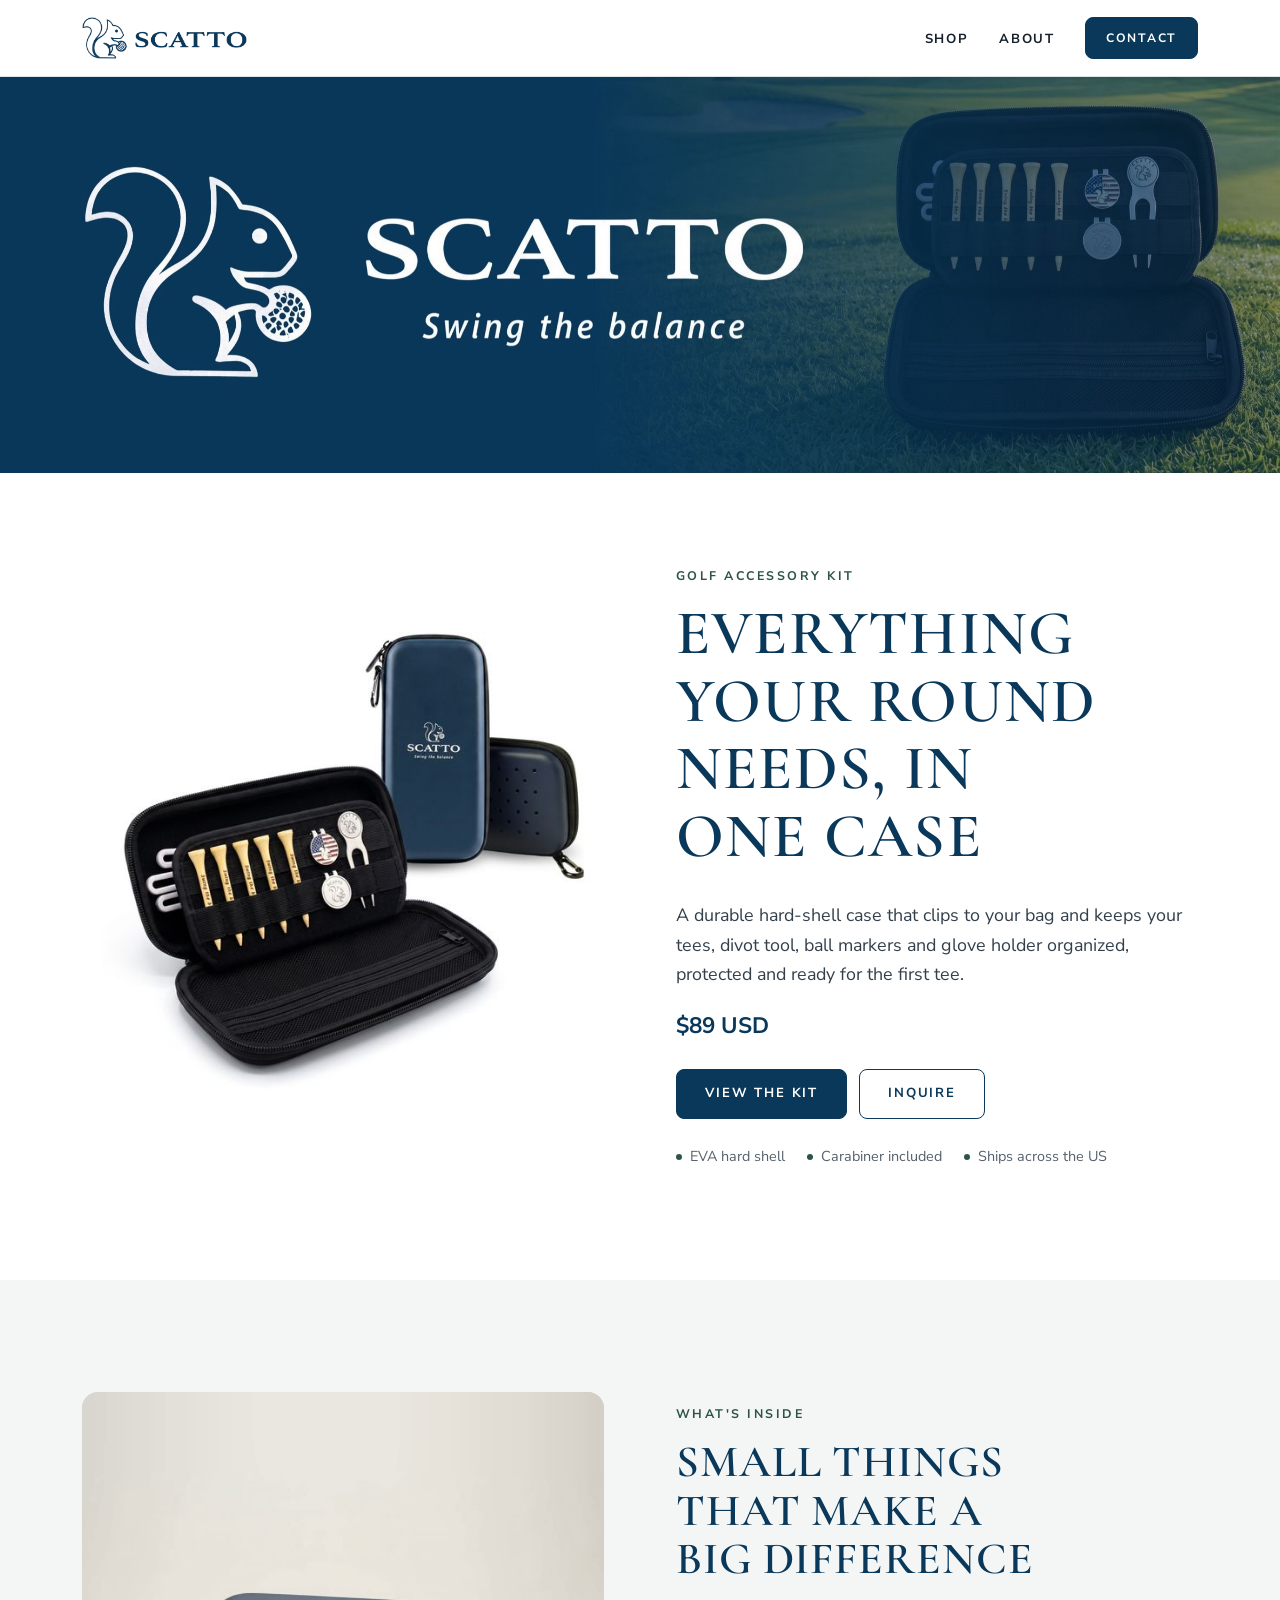
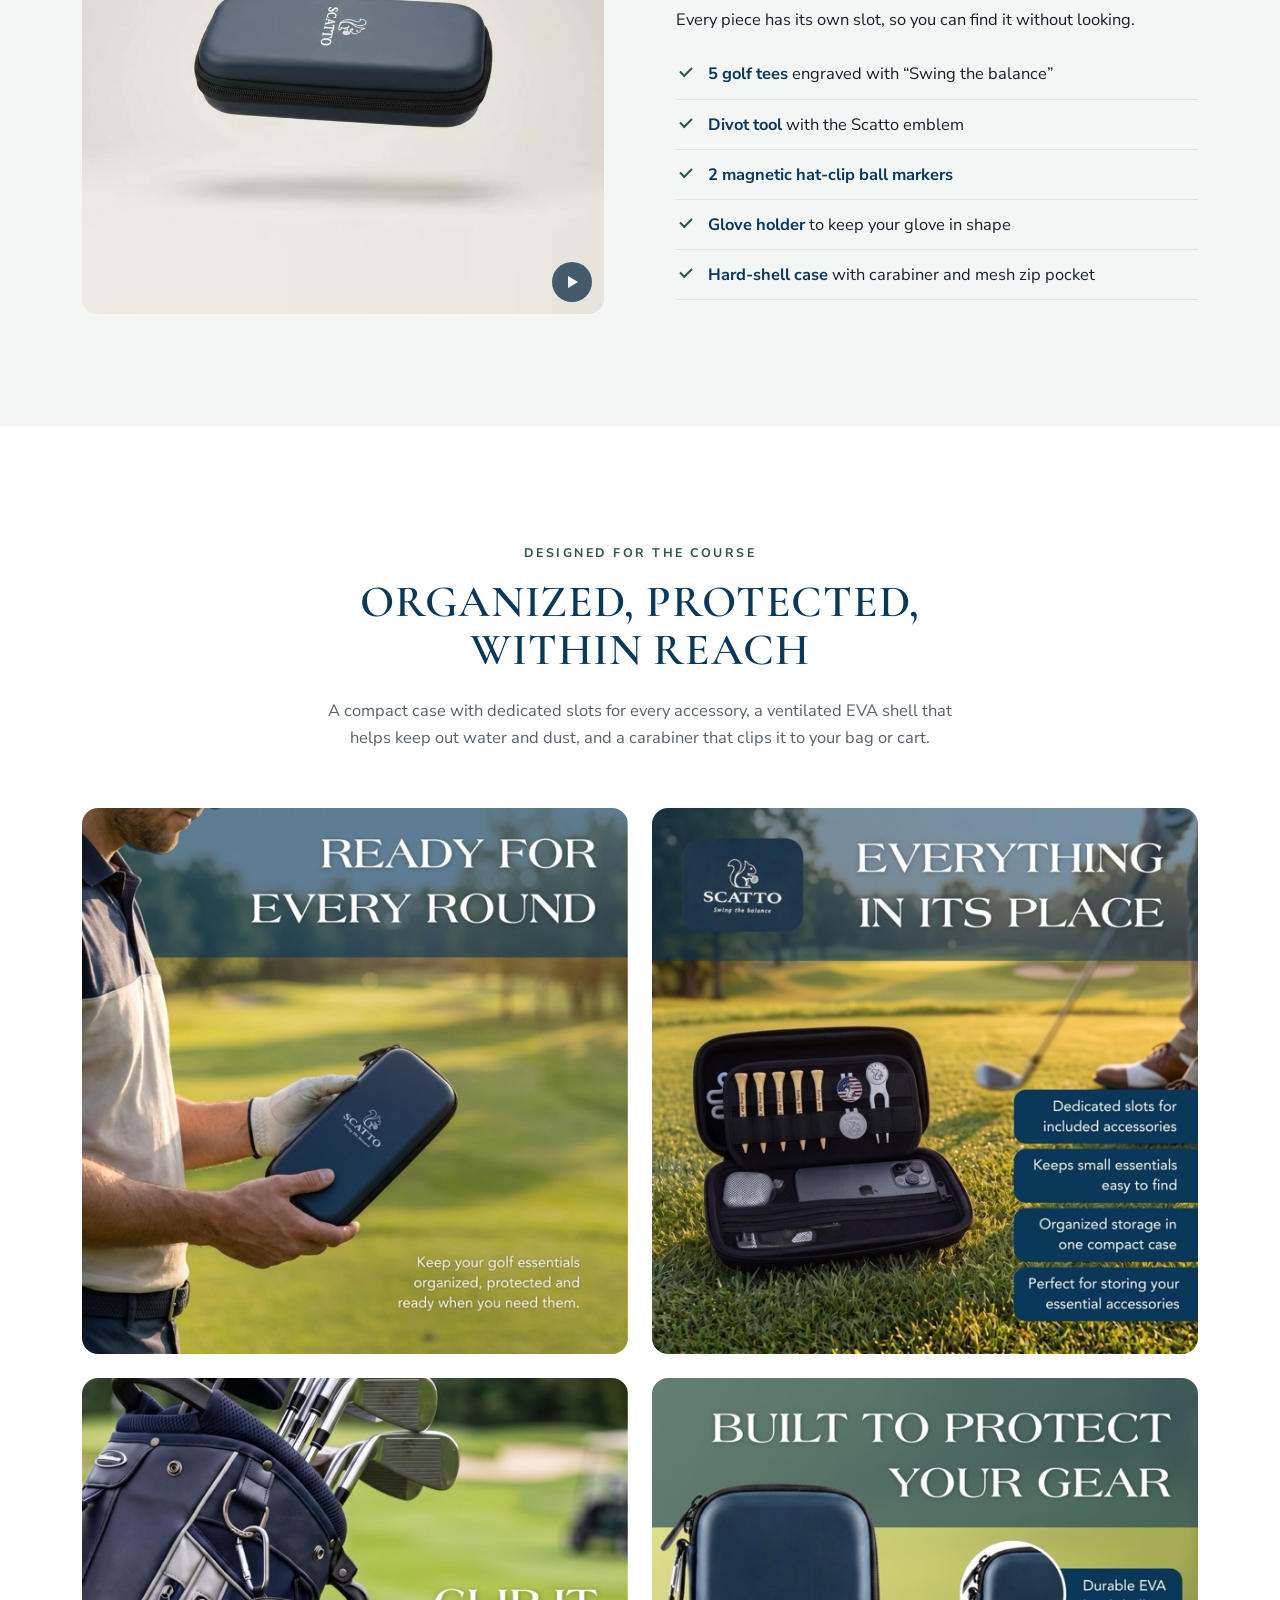
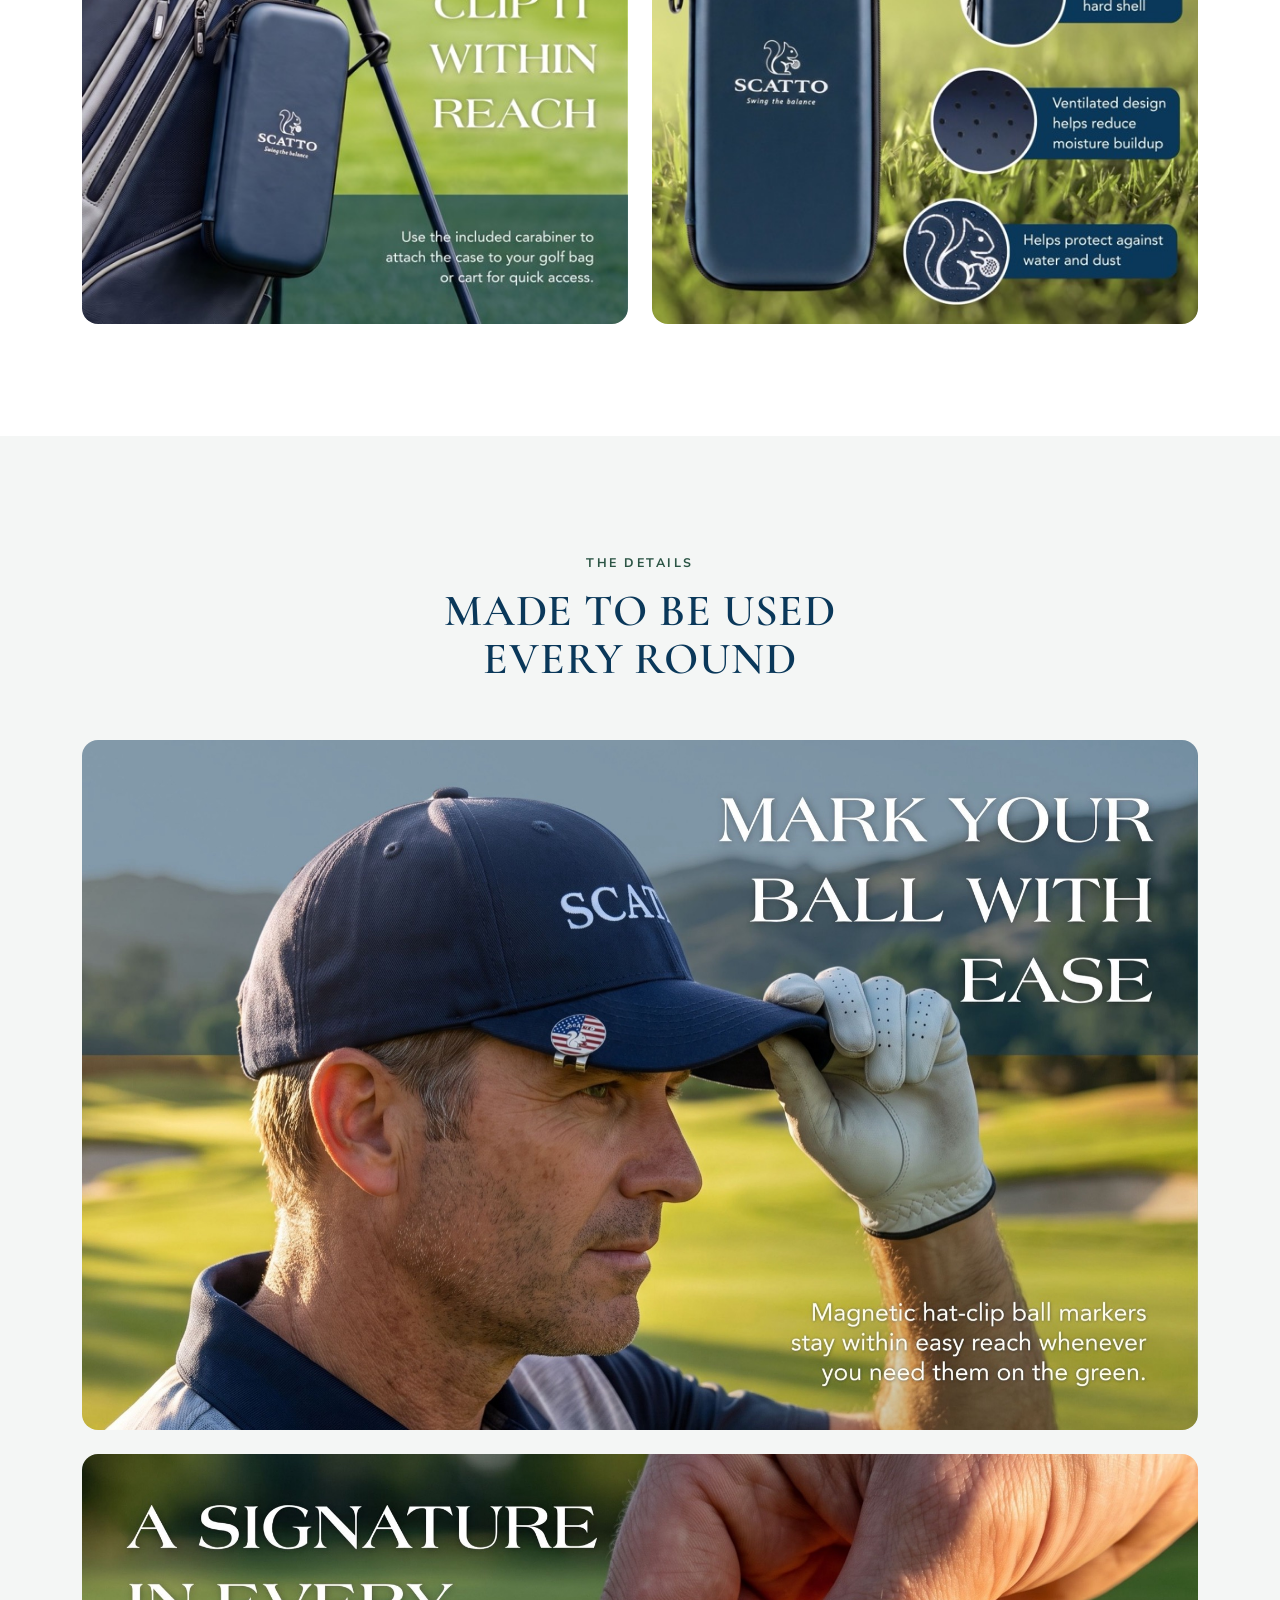
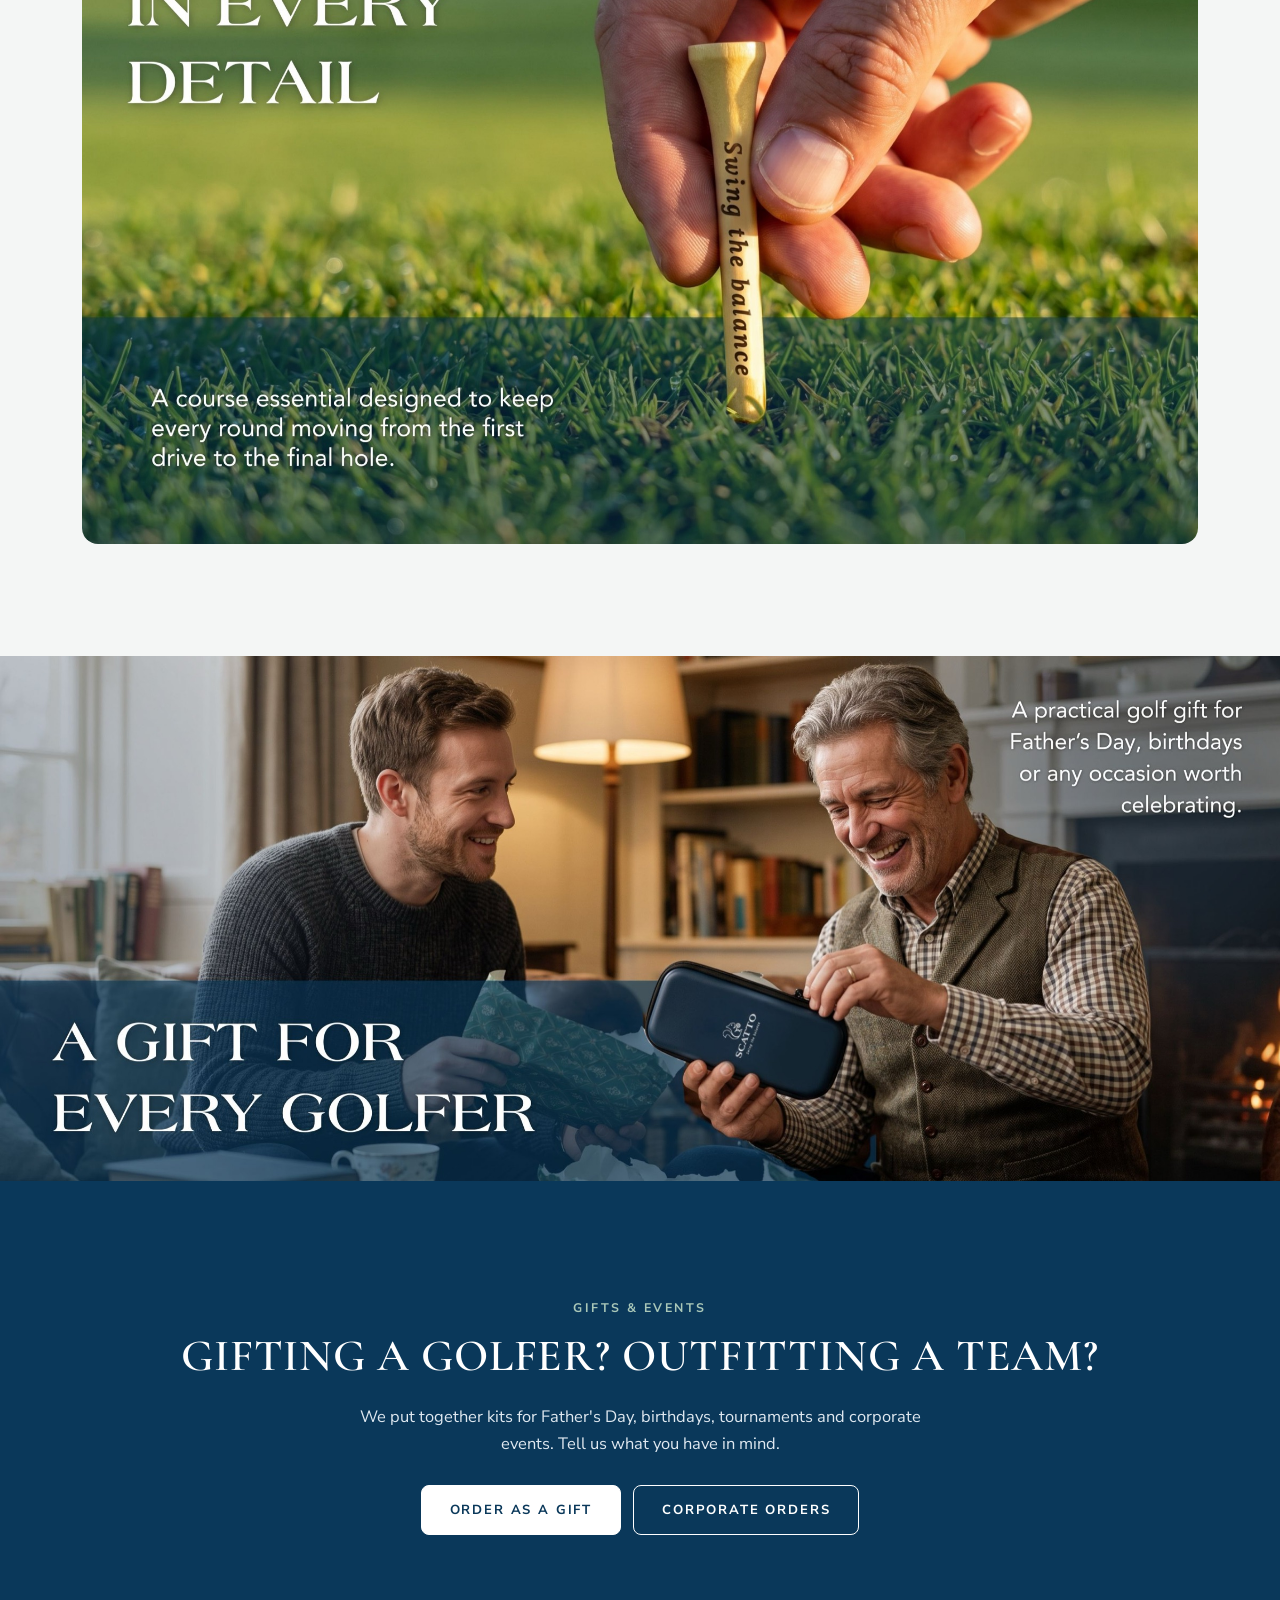
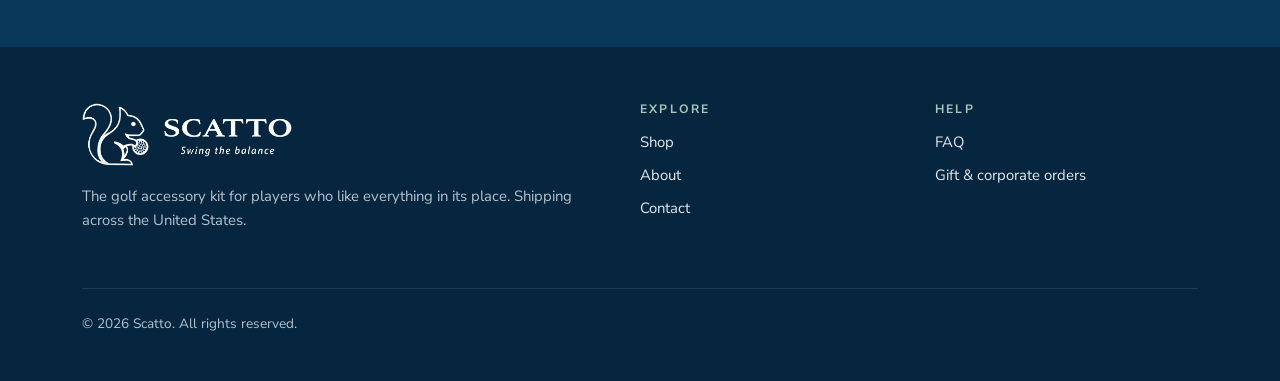
==== commit a43796f7: "Add the case-opening video to the home page and product gallery The client's AI-generated video of t" ====
--- a/index.html
+++ b/index.html
@@ -51,7 +51,7 @@
 
     <section class="intro">
       <div class="container split">
-        <div><img src="assets/images/products/classic-navy-kit/kit-1200.jpg" srcset="assets/images/products/classic-navy-kit/kit-600.jpg 600w, assets/images/products/classic-navy-kit/kit-1200.jpg 1200w" sizes="(min-width: 900px) 560px, 100vw" width="1200" height="1200" alt="The Scatto kit: the navy hard-shell case closed, and open with five engraved wood tees, two ball markers, a divot tool and a glove holder"></div>
+        <div><img class="float" src="assets/images/products/classic-navy-kit/kit-1200.jpg" srcset="assets/images/products/classic-navy-kit/kit-600.jpg 600w, assets/images/products/classic-navy-kit/kit-1200.jpg 1200w" sizes="(min-width: 900px) 560px, 100vw" width="1200" height="1200" alt="The Scatto kit: the navy hard-shell case closed, and open with five engraved wood tees, two ball markers, a divot tool and a glove holder"></div>
         <div>
           <span class="eyebrow">Golf accessory kit</span>
           <h1>Everything your round needs, in one case</h1>
@@ -73,7 +73,11 @@
 
     <section class="section section--paper" aria-labelledby="inside-title">
       <div class="container split">
-        <div><img class="rounded-img" src="assets/images/products/classic-navy-kit/whats-inside-1200.jpg" srcset="assets/images/products/classic-navy-kit/whats-inside-600.jpg 600w, assets/images/products/classic-navy-kit/whats-inside-1200.jpg 1200w" sizes="(min-width: 900px) 560px, 100vw" width="1200" height="1200" loading="lazy" alt="Golf accessory kit: glove holder, 5 golf tees, divot tool and 2 magnetic hat-clip ball markers, each in its own slot in the open Scatto case"></div>
+        <!-- Plays once when scrolled into view (main.js). Without JS or with reduced motion, it shows the open case. -->
+        <div class="video-card rounded-img">
+          <video src="assets/video/classic-navy-kit/opening.mp4" poster="assets/video/classic-navy-kit/opening-end.jpg" data-start-poster="assets/video/classic-navy-kit/opening-start.jpg" data-play-in-view width="960" height="960" muted playsinline preload="none" aria-label="The navy Scatto case unzips and opens to show 5 engraved golf tees, 2 magnetic hat-clip ball markers, a divot tool and a glove holder, each in its own slot"></video>
+          <button class="video-toggle" type="button" hidden></button>
+        </div>
         <div>
           <span class="eyebrow">What's inside</span>
           <h2 id="inside-title">Small things that make a big difference</h2>
--- a/assets/css/styles.css
+++ b/assets/css/styles.css
@@ -1,7 +1,7 @@
 /* ==========================================================================
    Scatto — site styles
    1. Tokens  2. Base  3. Layout  4. Header/Nav  5. Buttons  6. Sections
-   7. Cards  8. Product  9. Forms  10. FAQ  11. Footer  12. Utilities
+   7. Cards  8. Product  9. Forms  10. FAQ  11. Footer  12. Utilities  13. Motion
    ========================================================================== */
 
 /* 1. Tokens --------------------------------------------------------------- */
@@ -108,6 +108,39 @@
 }
 
 .rounded-img { border-radius: var(--radius-lg); }
+
+/* Video with a corner play/pause/replay button (main.js). The background matches the video's backdrop. */
+.video-card { position: relative; overflow: hidden; background: #e4e0da; }
+.video-card video { display: block; width: 100%; height: auto; aspect-ratio: 1; }
+.video-toggle {
+  position: absolute;
+  right: 12px;
+  bottom: 12px;
+  display: grid;
+  place-items: center;
+  width: 40px;
+  height: 40px;
+  padding: 0;
+  border: 0;
+  border-radius: 50%;
+  background: rgba(6, 38, 63, 0.72);
+  color: var(--white);
+  cursor: pointer;
+  transition: background 0.2s ease;
+}
+.video-toggle:hover { background: var(--navy-deep); }
+.video-toggle[hidden] { display: none; }
+.video-toggle::before {
+  content: "";
+  width: 16px;
+  height: 16px;
+  background: currentColor;
+  -webkit-mask: var(--icon) center / contain no-repeat;
+  mask: var(--icon) center / contain no-repeat;
+}
+.video-toggle[data-state="playing"] { --icon: url("data:image/svg+xml,%3Csvg xmlns='http://www.w3.org/2000/svg' viewBox='0 0 16 16'%3E%3Cpath d='M3.5 2h3v12h-3zM9.5 2h3v12h-3z'/%3E%3C/svg%3E"); }
+.video-toggle[data-state="paused"] { --icon: url("data:image/svg+xml,%3Csvg xmlns='http://www.w3.org/2000/svg' viewBox='0 0 16 16'%3E%3Cpath d='M4 2v12l10-6z'/%3E%3C/svg%3E"); }
+.video-toggle[data-state="ended"] { --icon: url("data:image/svg+xml,%3Csvg xmlns='http://www.w3.org/2000/svg' viewBox='0 0 16 16' fill='none' stroke='black' stroke-width='2' stroke-linecap='round' stroke-linejoin='round'%3E%3Cpath d='M3 8a5 5 0 1 0 1.5-3.5'/%3E%3Cpath d='M4.5 1.5v3h3'/%3E%3C/svg%3E"); }
 
 /* 4. Header / Nav ------------------------------------------------------------ */
 .skip-link {
@@ -315,12 +348,19 @@
 @media (min-width: 960px) { .product { grid-template-columns: 1.1fr 1fr; align-items: start; } }
 
 .gallery-main {
+  position: relative;
   aspect-ratio: 1;
   border-radius: var(--radius-lg);
   background: var(--paper);
   overflow: hidden;
 }
 .gallery-main img { width: 100%; height: 100%; object-fit: cover; }
+/* The video thumbnail adds .is-video, which swaps the photo for the video */
+.gallery-main video { display: block; width: 100%; height: 100%; object-fit: cover; }
+.gallery-main.is-video { background: #e4e0da; }
+.gallery-main.is-video img,
+.gallery-main:not(.is-video) video,
+.gallery-main:not(.is-video) .video-toggle { display: none; }
 .gallery-thumbs {
   display: grid;
   grid-template-columns: repeat(auto-fill, minmax(62px, 1fr));
@@ -340,7 +380,22 @@
   cursor: pointer;
 }
 .gallery-thumbs button[aria-current="true"] { border-color: var(--navy); }
+/* Wider screens keep every thumbnail on one row, shrinking them to fit */
+@media (min-width: 600px) {
+  .gallery-thumbs { grid-template-columns: none; grid-auto-flow: column; grid-auto-columns: minmax(0, 88px); }
+}
 .gallery-thumbs img { width: 100%; aspect-ratio: 1; object-fit: cover; }
+.gallery-thumbs .thumb-video { position: relative; }
+.thumb-video::after {
+  content: "";
+  position: absolute;
+  inset: 0;
+  width: 26px;
+  height: 26px;
+  margin: auto;
+  border-radius: 50%;
+  background: rgba(6, 38, 63, 0.72) url("data:image/svg+xml,%3Csvg xmlns='http://www.w3.org/2000/svg' viewBox='0 0 16 16'%3E%3Cpath fill='white' d='M4 2v12l10-6z'/%3E%3C/svg%3E") 58% 50% / 10px no-repeat;
+}
 
 @media (min-width: 960px) { .gallery { position: sticky; top: calc(var(--header-h) + 24px); } }
 .product-info h1 { font-size: clamp(2.2rem, 4vw, 3.2rem); margin-bottom: 0.2em; }
@@ -464,7 +519,43 @@
 .center { text-align: center; }
 .mt-lg { margin-top: clamp(32px, 5vw, 56px); }
 
+/* 13. Motion ----------------------------------------------------------------- */
+/* The client's photos carry their own text, so nothing here crops or pans them. */
+
+/* Scroll reveal: main.js adds .reveal and a --reveal-delay, then .is-visible once in view */
+.tile-grid img, .wide-stack img, .rounded-img, .photo-band img {
+  transition:
+    opacity 0.9s ease var(--reveal-delay, 0s),
+    translate 0.9s cubic-bezier(0.2, 0.7, 0.2, 1) var(--reveal-delay, 0s),
+    scale 0.4s ease,
+    box-shadow 0.4s ease;
+}
+.reveal:not(.is-visible) { opacity: 0; translate: 0 28px; }
+@media print { .reveal { opacity: 1; translate: none; } }
+
+/* Hover: marketing tiles lift slightly */
+@media (hover: hover) {
+  .tile-grid img:hover, .wide-stack img:hover, .rounded-img:hover { scale: 1.02; box-shadow: var(--shadow); }
+}
+
+/* The kit photo floats gently (its white background hides the movement at the edges) */
+.float { animation: float 7s ease-in-out infinite; }
+@keyframes float { 50% { translate: 0 -10px; } }
+
+/* Product gallery: magnify on hover; main.js moves the zoom point with the cursor */
+@media (hover: hover) {
+  .gallery-main { cursor: zoom-in; }
+  .gallery-main.is-video { cursor: auto; }
+  .gallery-main img { transition: scale 0.3s ease; }
+  .gallery-main:hover img { scale: 1.6; }
+}
+
+/* Shop cards: photo zooms in on hover */
+.card-media { overflow: hidden; }
+.card-media img { transition: scale 0.5s ease; }
+.card:hover .card-media img { scale: 1.04; }
+
 @media (prefers-reduced-motion: reduce) {
   html { scroll-behavior: auto; }
-  *, *::before, *::after { transition: none !important; }
-}
+  *, *::before, *::after { transition: none !important; animation: none !important; }
+}
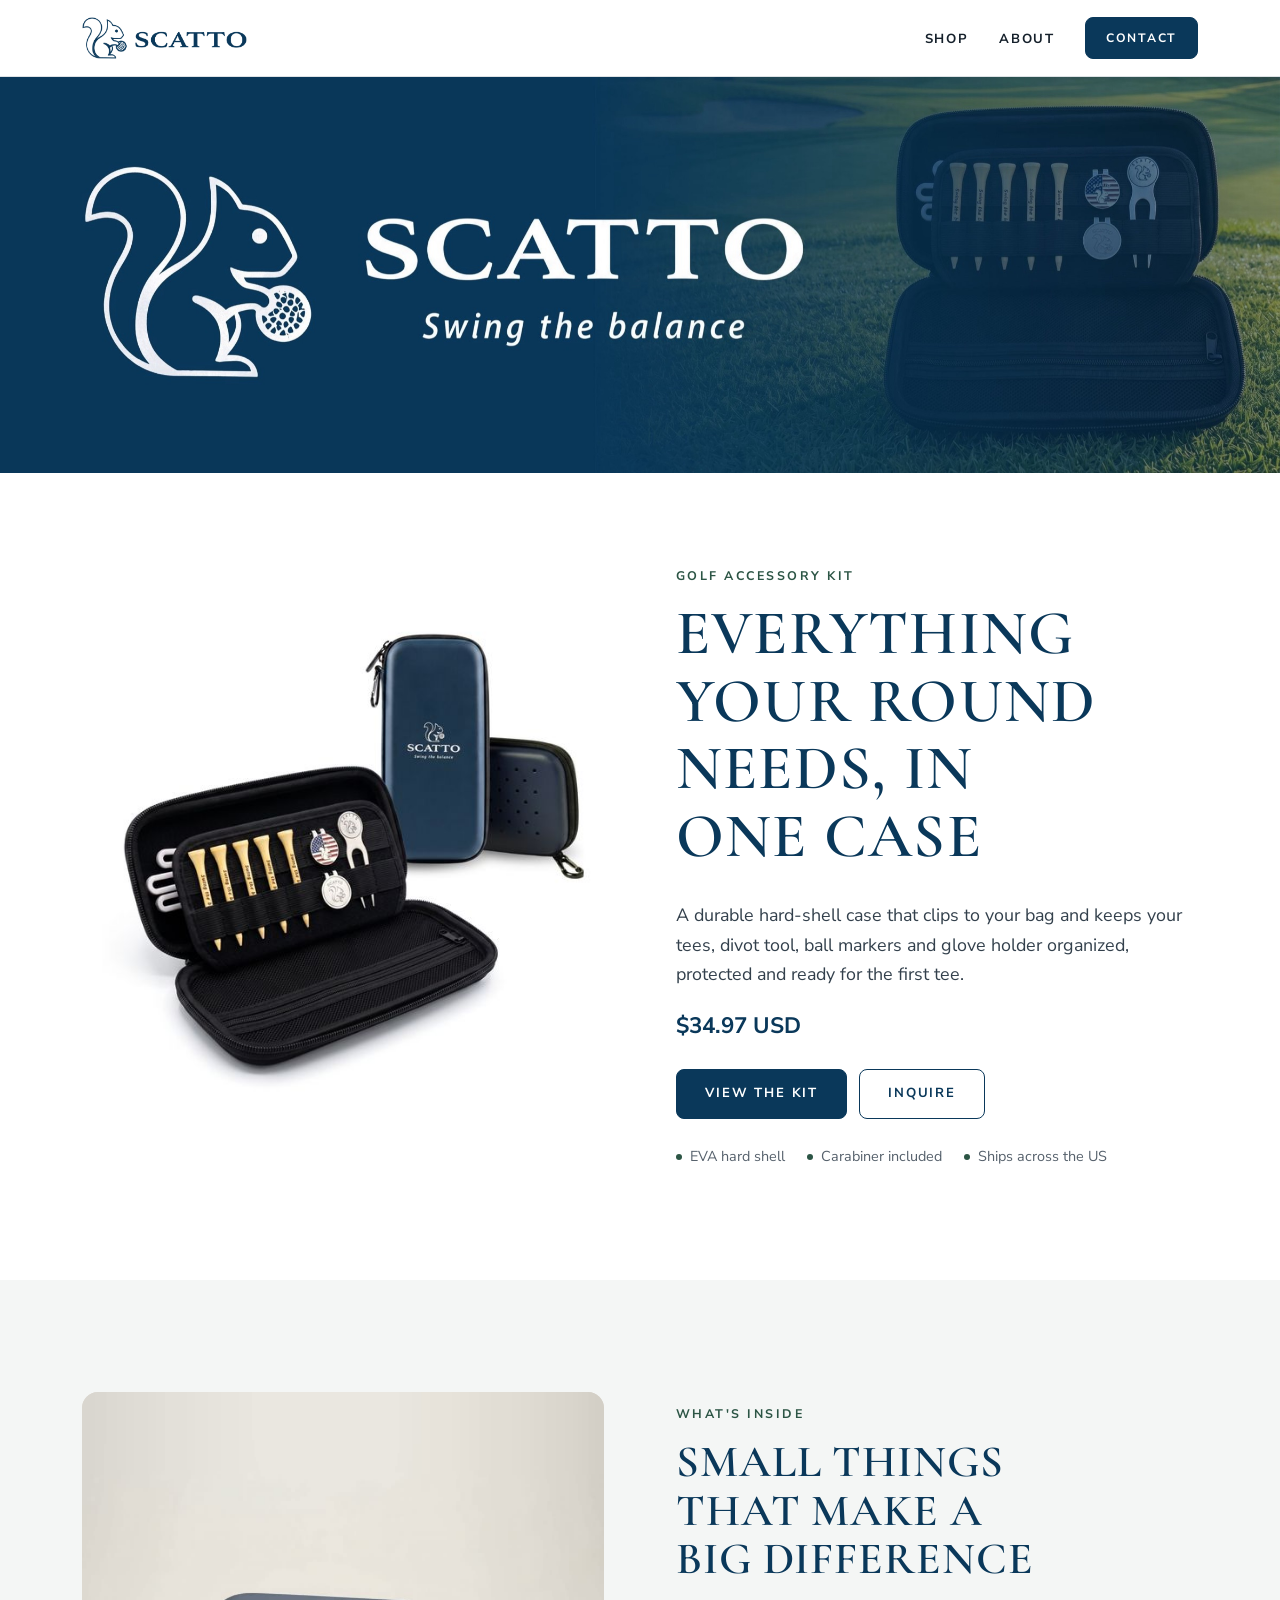
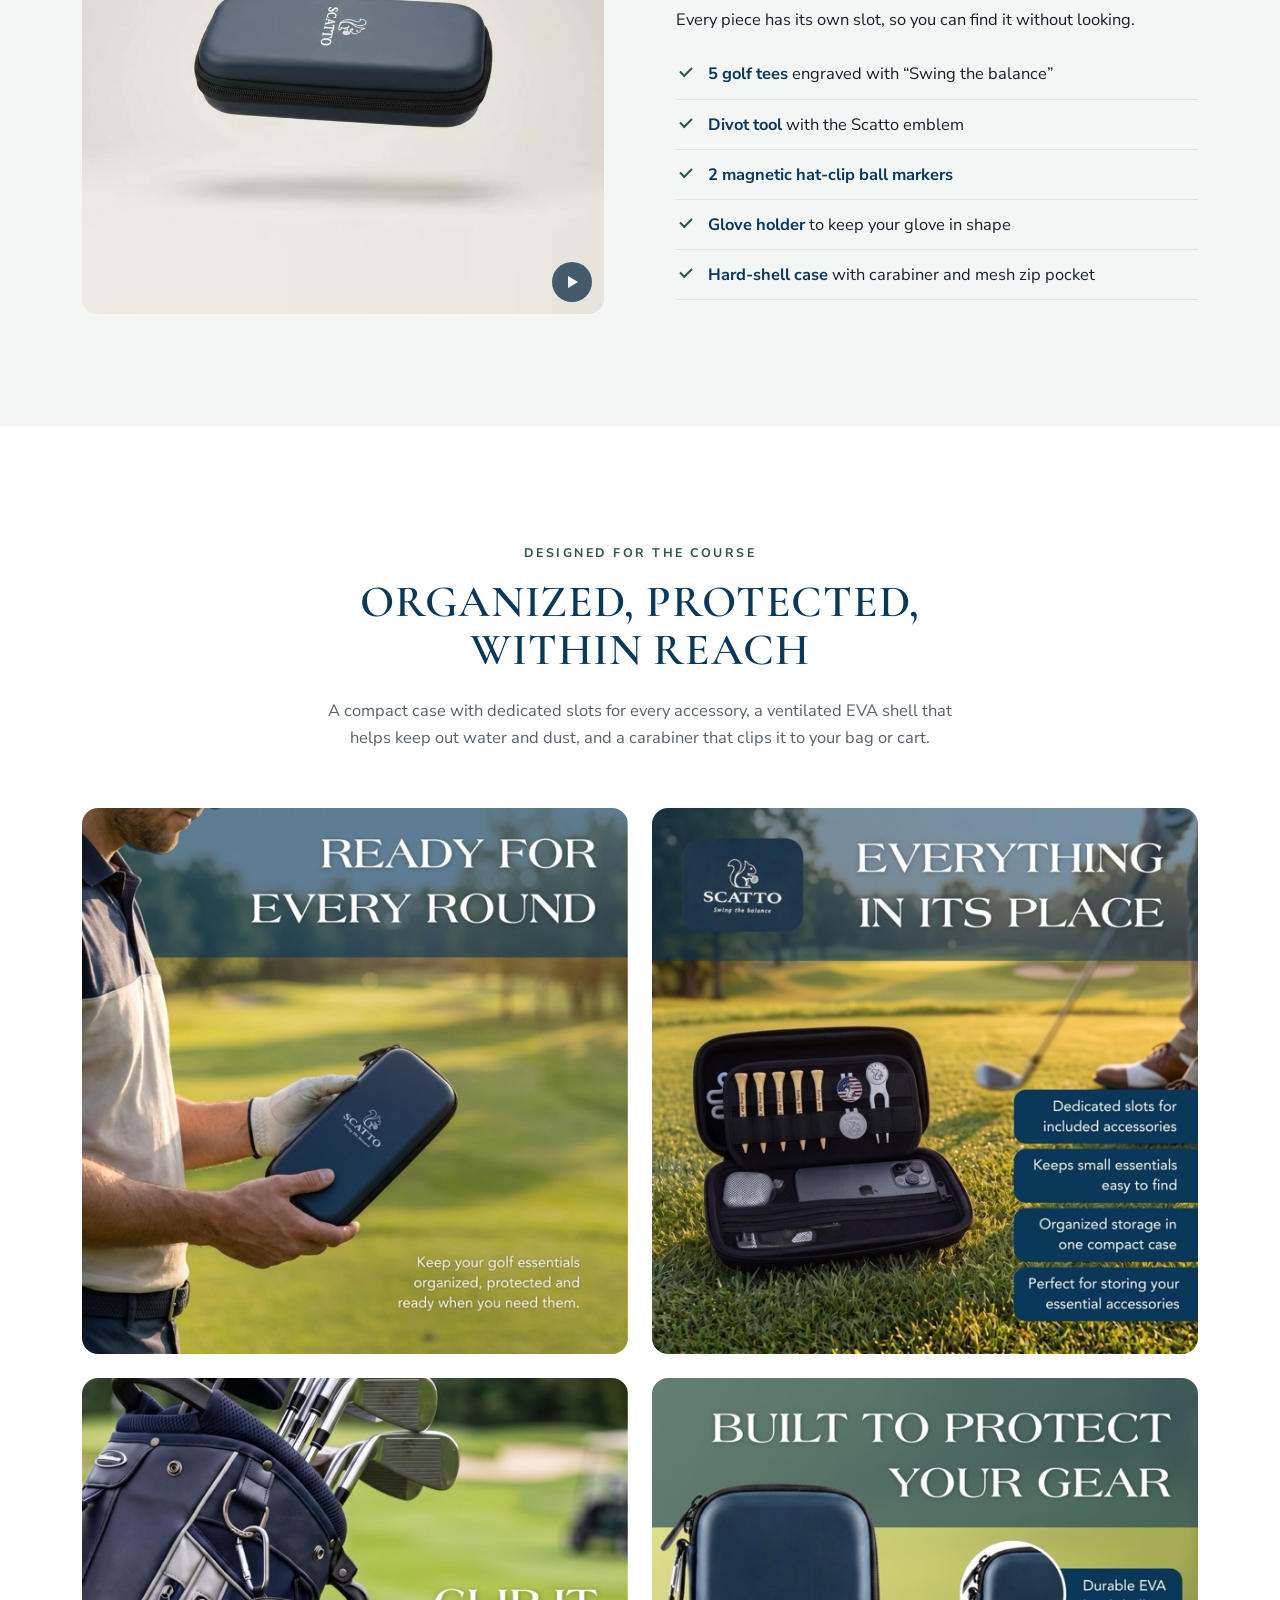
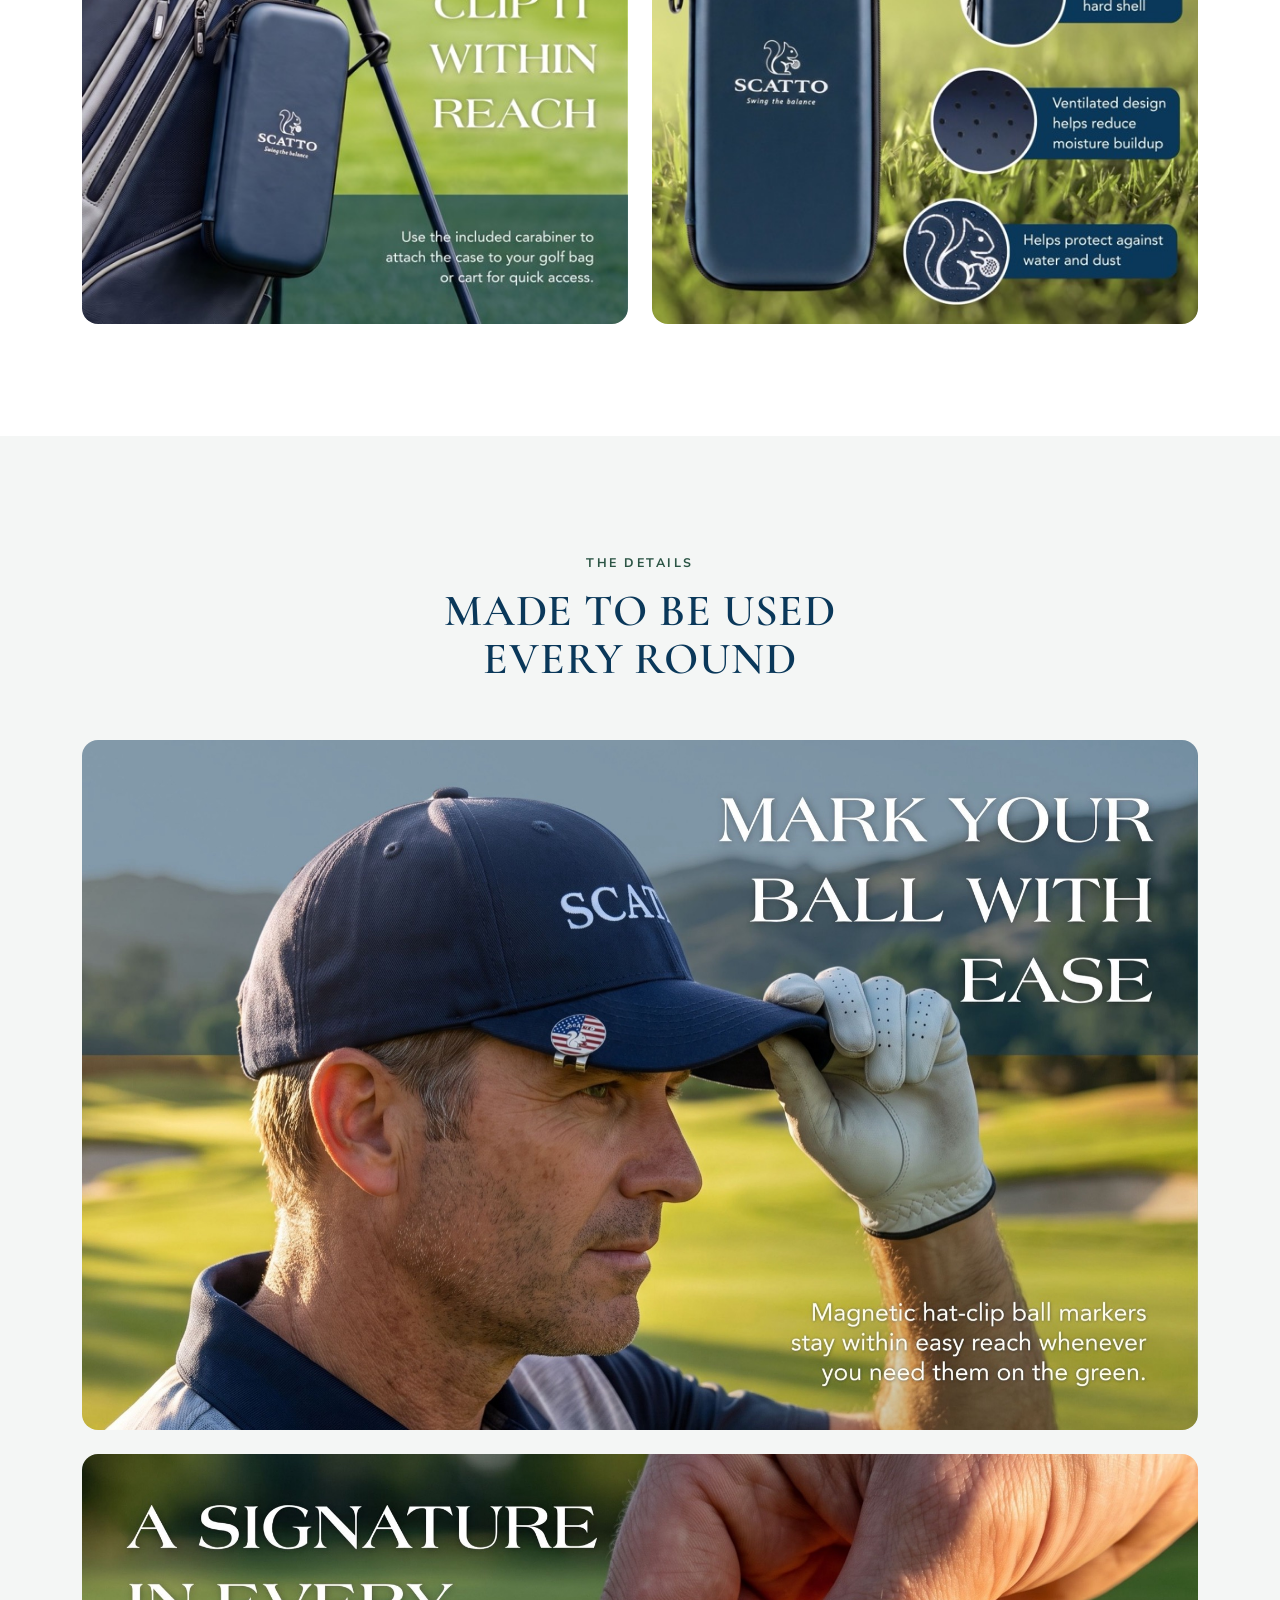
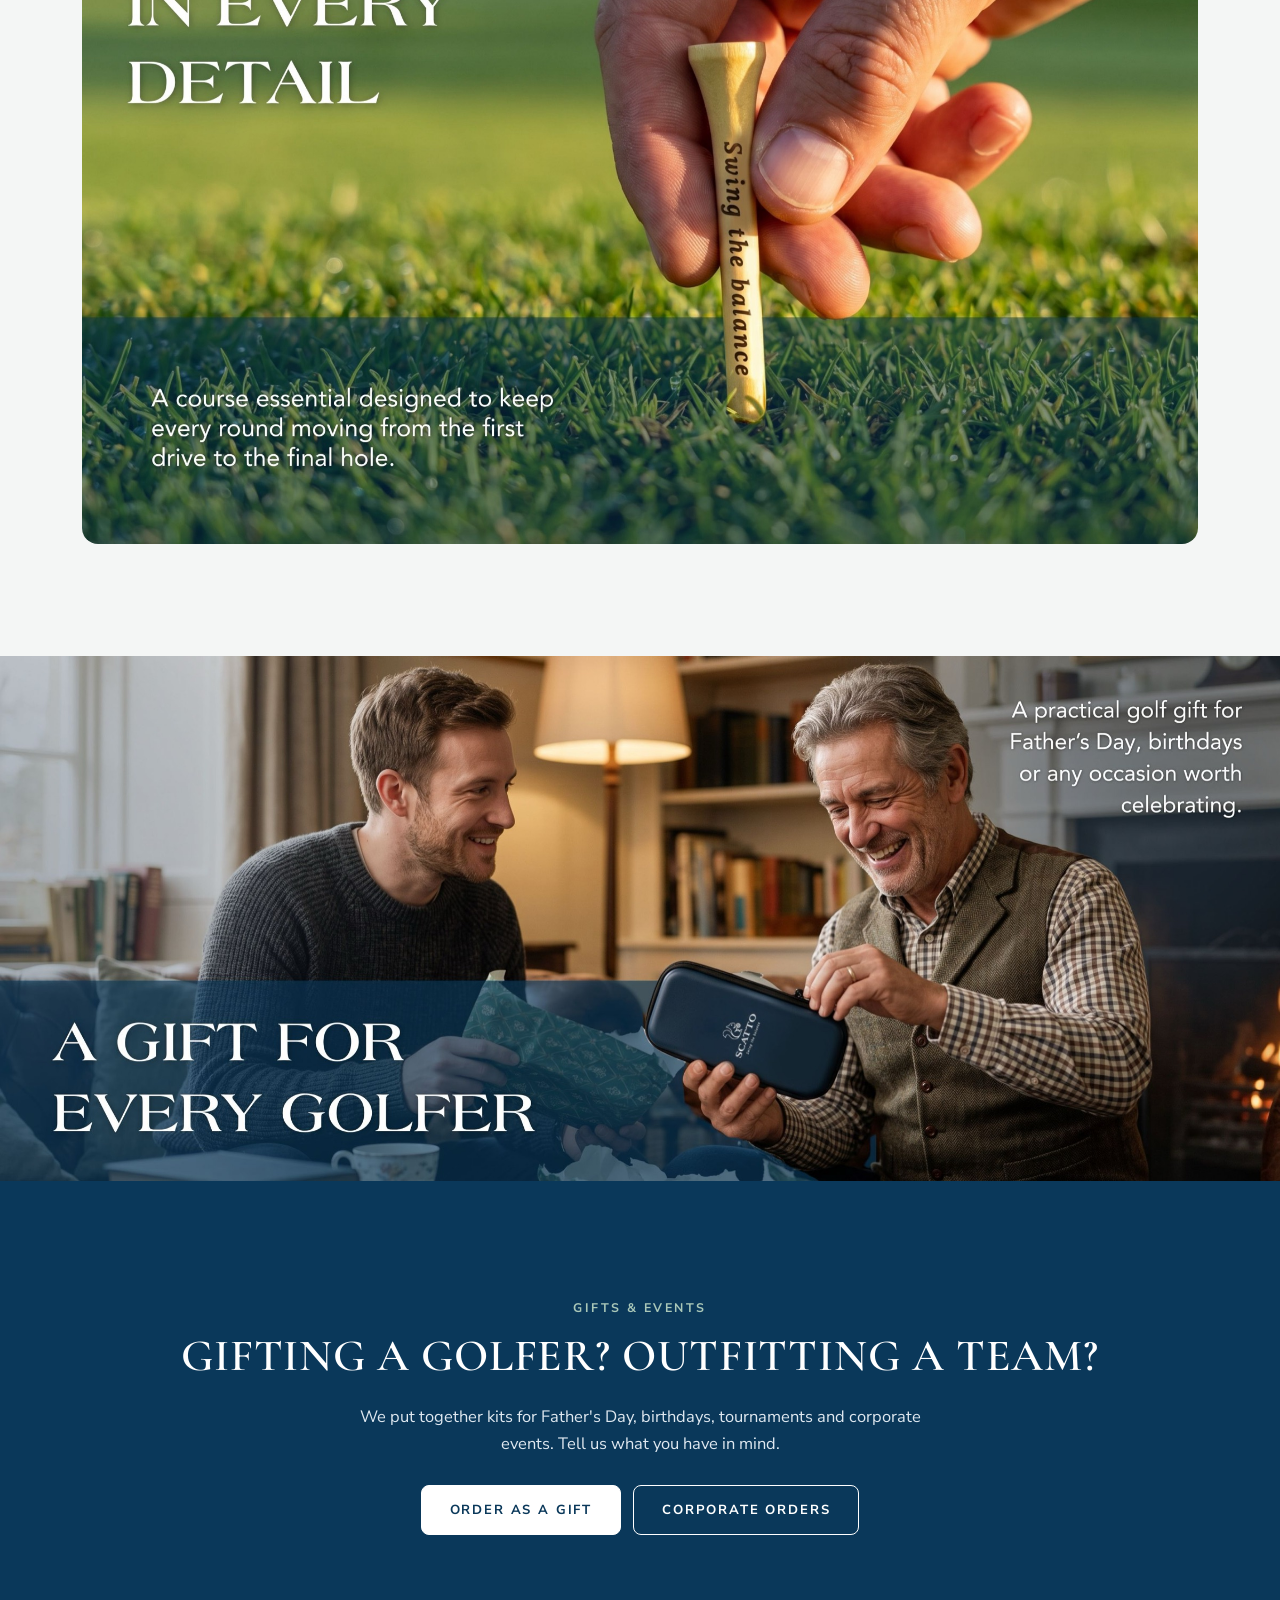
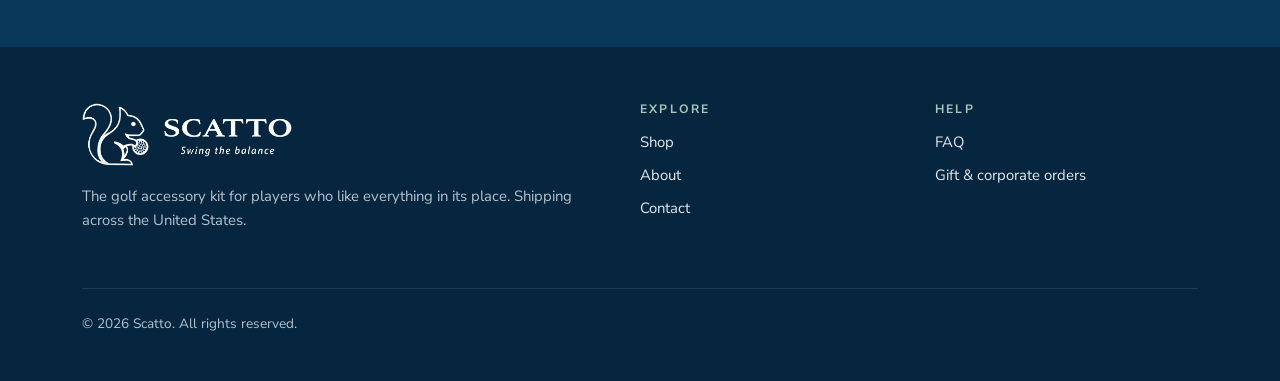
==== commit e49fdf9c: "Set price to $34.97 and replace contact form with email The contact page now points visitors to cont" ====
--- a/index.html
+++ b/index.html
@@ -56,11 +56,10 @@
           <span class="eyebrow">Golf accessory kit</span>
           <h1>Everything your round needs, in one case</h1>
           <p class="lead">A durable hard-shell case that clips to your bag and keeps your tees, divot tool, ball markers and glove holder organized, protected and ready for the first tee.</p>
-          <!-- TODO(price): confirm with client -->
-          <p class="price">$89 USD</p>
+          <p class="price">$34.97 USD</p>
           <div class="btn-row">
             <a class="btn" href="products/classic-navy-kit.html">View the kit</a>
-            <a class="btn btn--ghost" href="contact.html?product=classic-navy-kit">Inquire</a>
+            <a class="btn btn--ghost" href="contact.html">Inquire</a>
           </div>
           <ul class="intro-points">
             <li>EVA hard shell</li>
@@ -132,8 +131,8 @@
           <h2 id="gift-title">Gifting a golfer? Outfitting a team?</h2>
           <p>We put together kits for Father's Day, birthdays, tournaments and corporate events. Tell us what you have in mind.</p>
           <div class="btn-row">
-            <a class="btn btn--white" href="contact.html?product=classic-navy-kit&amp;type=gift">Order as a gift</a>
-            <a class="btn btn--light" href="contact.html?type=corporate">Corporate orders</a>
+            <a class="btn btn--white" href="contact.html">Order as a gift</a>
+            <a class="btn btn--light" href="contact.html">Corporate orders</a>
           </div>
         </div>
       </div>
@@ -160,7 +159,7 @@
           <h2>Help</h2>
           <ul>
             <li><a href="contact.html#faq">FAQ</a></li>
-            <li><a href="contact.html?type=corporate">Gift &amp; corporate orders</a></li>
+            <li><a href="contact.html">Gift &amp; corporate orders</a></li>
           </ul>
         </div>
       </div>
--- a/assets/css/styles.css
+++ b/assets/css/styles.css
@@ -1,7 +1,7 @@
 /* ==========================================================================
    Scatto — site styles
    1. Tokens  2. Base  3. Layout  4. Header/Nav  5. Buttons  6. Sections
-   7. Cards  8. Product  9. Forms  10. FAQ  11. Footer  12. Utilities  13. Motion
+   7. Cards  8. Product  9. Contact  10. FAQ  11. Footer  12. Utilities  13. Motion
    ========================================================================== */
 
 /* 1. Tokens --------------------------------------------------------------- */
@@ -258,7 +258,6 @@
 .btn--light { background: transparent; border-color: var(--white); color: var(--white); }
 .btn--light:hover { background: var(--white); border-color: var(--white); color: var(--navy-deep); }
 .btn-small { min-height: 42px; padding: 8px 20px; font-size: 0.76rem; }
-.btn[disabled] { opacity: 0.6; cursor: progress; }
 
 .btn-row { display: flex; flex-wrap: wrap; gap: 12px; }
 
@@ -424,40 +423,13 @@
 .specs th, .specs td { padding: 11px 0; border-bottom: 1px solid var(--line); text-align: left; vertical-align: top; }
 .specs th { width: 36%; padding-right: 16px; font-weight: 600; color: var(--muted); }
 
-/* 9. Forms -------------------------------------------------------------------- */
+/* 9. Contact -------------------------------------------------------------------- */
 .contact-layout { display: grid; gap: clamp(40px, 6vw, 72px); }
 @media (min-width: 960px) { .contact-layout { grid-template-columns: 1.2fr 1fr; align-items: start; } }
 
-.form { display: grid; gap: 18px; }
-.form-row { display: grid; gap: 18px; }
-@media (min-width: 600px) { .form-row { grid-template-columns: 1fr 1fr; } }
-
-.field { display: grid; gap: 6px; }
-.field label { font-size: 0.9rem; font-weight: 700; color: var(--navy); }
-.field .optional { font-weight: 400; color: var(--muted); }
-.field input,
-.field select,
-.field textarea {
-  width: 100%;
-  min-height: 48px;
-  padding: 12px 14px;
-  border: 1px solid #c9d0d6;
-  border-radius: var(--radius);
-  background: var(--white);
-  color: var(--ink);
-  font: inherit;
-}
-.field textarea { min-height: 150px; resize: vertical; }
-.field input:focus,
-.field select:focus,
-.field textarea:focus { outline: none; border-color: var(--navy); box-shadow: 0 0 0 3px rgba(10, 56, 90, 0.16); }
-
-.hp-field { position: absolute; left: -9999px; width: 1px; height: 1px; overflow: hidden; } /* spam honeypot */
-
-.form-status { margin: 0; padding: 0; border-radius: var(--radius); font-size: 0.95rem; }
-.form-status:not(:empty) { padding: 14px 16px; }
-.form-status.is-success { background: var(--green-soft); color: var(--success); }
-.form-status.is-error { background: #f7e7e4; color: var(--error); }
+.contact-email h2 { font-size: 1.6rem; }
+.contact-email p { max-width: 52ch; color: var(--muted); }
+.contact-email p a { font-weight: 700; overflow-wrap: anywhere; }
 
 .contact-aside { padding: 32px; border-radius: var(--radius-lg); background: var(--paper); }
 .contact-aside h2 { font-size: 1.6rem; }
